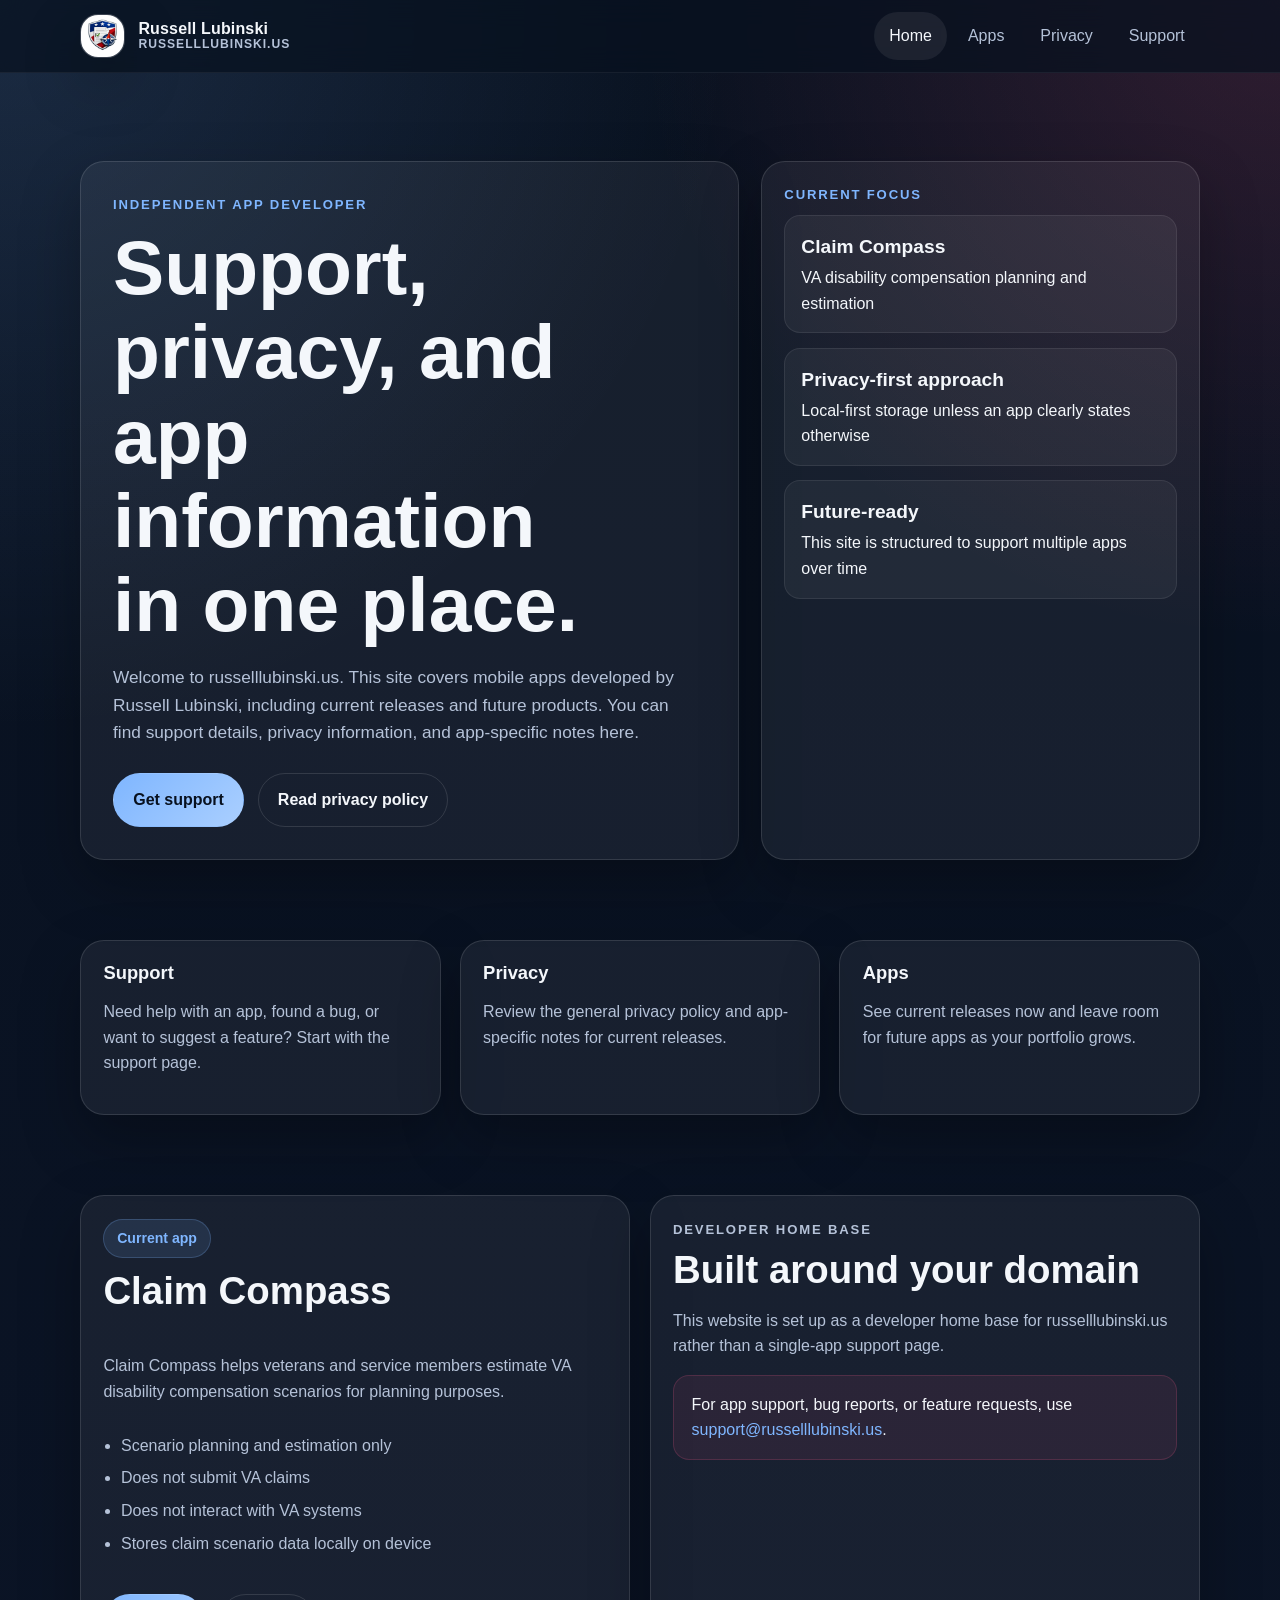
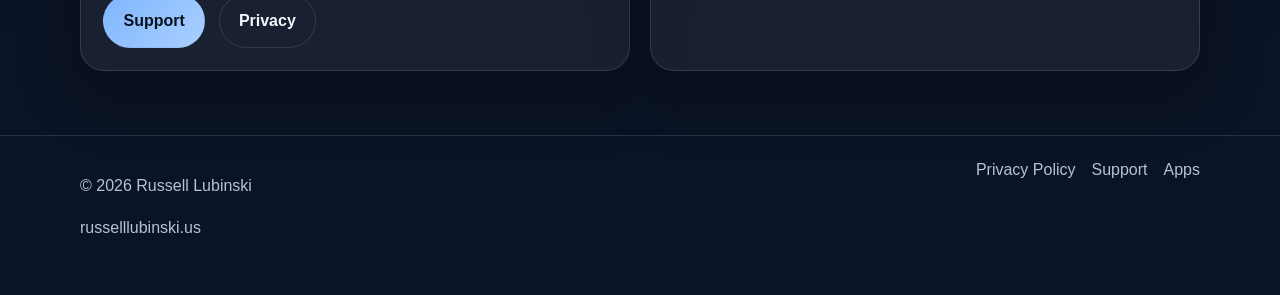
==== index.html @ d57b647f "Updated index.html" ====
<!DOCTYPE html>
<html lang="en">

<head>
  <meta charset="UTF-8" />
  <meta name="viewport" content="width=device-width, initial-scale=1.0" />
  <title>Russell Lubinski | App Support and Privacy</title>
  <meta name="description" content="Support and privacy information for apps developed by Russell Lubinski." />
  <link rel="icon" type="image/png" href="app-icon.png" />
  <link rel="apple-touch-icon" href="app-icon.png" />
  <link rel="stylesheet" href="styles.css" />
</head>

<body>
  <header class="site-header">
    <div class="container nav">
      <a class="brand" href="index.html">
        <img class="brand-mark" src="app-icon.png" alt="Russell Lubinski app icon" />
        <span class="brand-stack">
          <span>Russell Lubinski</span>
          <small>russelllubinski.us</small>
        </span>
      </a>
      <nav class="nav-links">
        <a href="index.html" class="active">Home</a><a href="apps.html">Apps</a><a href="privacy.html">Privacy</a><a
          href="support.html">Support</a>
      </nav>
    </div>
  </header>


  <section class="hero">
    <div class="container hero-grid">
      <div class="panel hero-copy">
        <p class="eyebrow">Independent app developer</p>
        <h1>Support, privacy, and app information in one place.</h1>
        <p class="lead">
          Welcome to russelllubinski.us. This site covers mobile apps developed by Russell
          Lubinski, including current releases and future products. You can find support
          details, privacy information, and app-specific notes here.
        </p>
        <div class="hero-actions">
          <a class="button button-primary" href="support.html">Get support</a>
          <a class="button button-secondary" href="privacy.html">Read privacy policy</a>
        </div>
      </div>

      <aside class="panel hero-card">
        <div>
          <p class="eyebrow">Current focus</p>
          <div class="stat-list">
            <div class="stat">
              <strong>Claim Compass</strong>
              <span>VA disability compensation planning and estimation</span>
            </div>
            <div class="stat">
              <strong>Privacy-first approach</strong>
              <span>Local-first storage unless an app clearly states otherwise</span>
            </div>
            <div class="stat">
              <strong>Future-ready</strong>
              <span>This site is structured to support multiple apps over time</span>
            </div>
          </div>
        </div>
      </aside>
    </div>
  </section>

  <main>
    <section>
      <div class="container grid-3">
        <article class="card">
          <h3>Support</h3>
          <p>Need help with an app, found a bug, or want to suggest a feature? Start with the support page.</p>
        </article>
        <article class="card">
          <h3>Privacy</h3>
          <p>Review the general privacy policy and app-specific notes for current releases.</p>
        </article>
        <article class="card">
          <h3>Apps</h3>
          <p>See current releases now and leave room for future apps as your portfolio grows.</p>
        </article>
      </div>
    </section>

    <section>
      <div class="container grid-2">
        <article class="card app-card">
          <span class="app-badge">Current app</span>
          <h2>Claim Compass</h2>
          <p class="copy">
            Claim Compass helps veterans and service members estimate VA disability
            compensation scenarios for planning purposes.
          </p>
          <ul class="list">
            <li>Scenario planning and estimation only</li>
            <li>Does not submit VA claims</li>
            <li>Does not interact with VA systems</li>
            <li>Stores claim scenario data locally on device</li>
          </ul>
          <div class="inline-actions">
            <a class="button button-primary" href="support.html">Support</a>
            <a class="button button-secondary" href="privacy.html">Privacy</a>
          </div>
        </article>

        <article class="card">
          <p class="eyebrow">Developer home base</p>
          <h2>Built around your domain</h2>
          <p class="copy">
            This website is set up as a developer home base for russelllubinski.us rather than
            a single-app support page.
          </p>
          <div class="notice">
            For app support, bug reports, or feature requests, use
            <a href="mailto:support@russelllubinski.us">support@russelllubinski.us</a>.
          </div>
        </article>
      </div>
    </section>
  </main>


  <footer class="footer">
    <div class="container footer-inner">
      <div>
        <p>© <span id="year"></span> Russell Lubinski</p>
        <p>russelllubinski.us</p>
      </div>
      <div class="footer-links">
        <a href="privacy.html">Privacy Policy</a>
        <a href="support.html">Support</a>
        <a href="apps.html">Apps</a>
      </div>
    </div>
  </footer>

  <script src="script.js"></script>
</body>

</html>
---- styles.css ----
*,
*::before,
*::after {
  box-sizing: border-box;
}

:root {
  --bg: #08111f;
  --bg-soft: #0d1830;
  --surface: rgba(255, 255, 255, 0.06);
  --surface-strong: rgba(255, 255, 255, 0.1);
  --text: #f4f7fb;
  --muted: #b5c2d8;
  --line: rgba(255, 255, 255, 0.12);
  --primary: #7fb6ff;
  --primary-strong: #a8ceff;
  --accent: #ff5a8a;
  --shadow: 0 24px 60px rgba(0, 0, 0, 0.28);
  --radius: 24px;
  --radius-sm: 16px;
  --max: 1120px;
}

html {
  scroll-behavior: smooth;
}

body {
  margin: 0;
  font-family: Inter, Arial, Helvetica, sans-serif;
  background:
    radial-gradient(circle at top left, rgba(127, 182, 255, 0.16), transparent 32%),
    radial-gradient(circle at top right, rgba(255, 90, 138, 0.16), transparent 28%),
    linear-gradient(180deg, #08111f 0%, #0b1426 100%);
  color: var(--text);
  line-height: 1.6;
}

a {
  color: var(--primary);
  text-decoration: none;
}

a:hover {
  color: var(--primary-strong);
}

img {
  max-width: 100%;
  display: block;
}

.container {
  width: min(calc(100% - 2rem), var(--max));
  margin: 0 auto;
}

.site-header {
  position: sticky;
  top: 0;
  z-index: 10;
  backdrop-filter: blur(14px);
  background: rgba(8, 17, 31, 0.72);
  border-bottom: 1px solid rgba(255, 255, 255, 0.06);
}

.nav {
  min-height: 72px;
  display: flex;
  justify-content: space-between;
  align-items: center;
  gap: 1rem;
}

.brand {
  display: flex;
  align-items: center;
  gap: 0.85rem;
  color: var(--text);
  font-weight: 700;
  letter-spacing: 0.01em;
}

.brand-mark {
  width: 2.8rem;
  height: 2.8rem;
  border-radius: 18px;
  object-fit: cover;
  box-shadow: var(--shadow);
  border: 1px solid rgba(255,255,255,0.12);
  background: rgba(255,255,255,0.08);
}

.brand-stack {
  display: flex;
  flex-direction: column;
  line-height: 1.05;
}

.brand-stack small {
  color: var(--muted);
  font-size: 0.76rem;
  font-weight: 600;
  letter-spacing: 0.08em;
  text-transform: uppercase;
}

.nav-links {
  display: flex;
  align-items: center;
  gap: 0.35rem;
  flex-wrap: wrap;
}

.nav-links a {
  color: var(--muted);
  padding: 0.7rem 0.95rem;
  border-radius: 999px;
}

.nav-links a.active,
.nav-links a:hover {
  color: var(--text);
  background: rgba(255,255,255,0.07);
}

.hero {
  padding: 5.5rem 0 4rem;
}

.hero-grid {
  display: grid;
  grid-template-columns: 1.2fr 0.8fr;
  gap: 1.4rem;
  align-items: stretch;
}

.panel {
  background: var(--surface);
  border: 1px solid var(--line);
  border-radius: var(--radius);
  box-shadow: var(--shadow);
}

.hero-copy {
  padding: 2rem;
}

.eyebrow {
  margin: 0 0 0.6rem;
  font-size: 0.82rem;
  text-transform: uppercase;
  letter-spacing: 0.14em;
  color: var(--primary);
  font-weight: 700;
}

h1, h2, h3 {
  margin: 0 0 0.85rem;
  line-height: 1.1;
}

h1 {
  font-size: clamp(2.7rem, 6vw, 4.8rem);
  max-width: 11ch;
}

h2 {
  font-size: clamp(1.6rem, 3vw, 2.5rem);
}

h3 {
  font-size: 1.15rem;
}

.lead {
  color: var(--muted);
  font-size: 1.08rem;
  max-width: 60ch;
}

.hero-actions,
.inline-actions {
  display: flex;
  flex-wrap: wrap;
  gap: 0.85rem;
  margin-top: 1.6rem;
}

.button {
  display: inline-flex;
  align-items: center;
  justify-content: center;
  min-height: 48px;
  padding: 0.82rem 1.2rem;
  border-radius: 999px;
  font-weight: 700;
  border: 1px solid transparent;
  cursor: pointer;
  transition: 0.18s ease;
}

.button-primary {
  background: linear-gradient(135deg, #7fb6ff, #aacfff);
  color: #08111f;
}

.button-secondary {
  background: transparent;
  border-color: var(--line);
  color: var(--text);
}

.button:hover {
  transform: translateY(-1px);
}

.hero-card {
  padding: 1.4rem;
  display: flex;
  flex-direction: column;
  justify-content: space-between;
}

.stat-list {
  display: grid;
  gap: 0.9rem;
}

.stat {
  padding: 1rem;
  border-radius: var(--radius-sm);
  background: rgba(255,255,255,0.05);
  border: 1px solid rgba(255,255,255,0.08);
}

.stat strong {
  display: block;
  font-size: 1.2rem;
  margin-bottom: 0.15rem;
}

main section {
  padding: 1rem 0 4rem;
}

.grid-3,
.grid-2 {
  display: grid;
  gap: 1.2rem;
}

.grid-3 {
  grid-template-columns: repeat(3, minmax(0, 1fr));
}

.grid-2 {
  grid-template-columns: repeat(2, minmax(0, 1fr));
}

.card {
  padding: 1.4rem;
  background: var(--surface);
  border: 1px solid var(--line);
  border-radius: var(--radius);
  box-shadow: var(--shadow);
}

.card p,
.copy,
.list,
.domain-note {
  color: var(--muted);
}

.app-card {
  display: grid;
  gap: 0.75rem;
}

.app-badge {
  display: inline-flex;
  align-items: center;
  gap: 0.5rem;
  width: fit-content;
  padding: 0.45rem 0.8rem;
  border-radius: 999px;
  background: rgba(127, 182, 255, 0.12);
  border: 1px solid rgba(127, 182, 255, 0.22);
  color: var(--primary);
  font-size: 0.88rem;
  font-weight: 700;
}

.list {
  margin: 0;
  padding-left: 1.1rem;
}

.list li + li {
  margin-top: 0.45rem;
}

.notice {
  padding: 1rem 1.1rem;
  border-radius: var(--radius-sm);
  background: rgba(255, 90, 138, 0.08);
  border: 1px solid rgba(255, 90, 138, 0.18);
  color: var(--text);
}

.faq-item {
  border-top: 1px solid var(--line);
  padding: 1rem 0;
}

.faq-item:first-child {
  border-top: none;
  padding-top: 0;
}

.faq-item summary {
  cursor: pointer;
  font-weight: 700;
}

.faq-item p {
  color: var(--muted);
  margin: 0.75rem 0 0;
}

.contact-grid {
  display: grid;
  grid-template-columns: 0.9fr 1.1fr;
  gap: 1.2rem;
}

.form label {
  display: block;
  margin-bottom: 1rem;
  font-weight: 600;
}

input, textarea {
  width: 100%;
  margin-top: 0.4rem;
  padding: 0.9rem 1rem;
  border-radius: 14px;
  border: 1px solid var(--line);
  background: rgba(255,255,255,0.06);
  color: var(--text);
  font: inherit;
}

textarea {
  min-height: 150px;
  resize: vertical;
}

.form-note {
  margin-top: 0.7rem;
  color: var(--muted);
  min-height: 1.3rem;
}

.page-hero {
  padding: 4rem 0 1.2rem;
}

.page-hero h1 {
  max-width: none;
}

.footer {
  border-top: 1px solid var(--line);
  padding: 1.3rem 0 2.4rem;
  color: var(--muted);
}

.footer-inner {
  display: flex;
  justify-content: space-between;
  gap: 1rem;
  flex-wrap: wrap;
}

.footer-links {
  display: flex;
  gap: 1rem;
  flex-wrap: wrap;
}

.footer-links a {
  color: var(--muted);
}

.footer-links a:hover {
  color: var(--text);
}

@media (max-width: 900px) {
  .hero-grid,
  .grid-3,
  .grid-2,
  .contact-grid {
    grid-template-columns: 1fr;
  }

  .hero {
    padding-top: 4rem;
  }
}

@media (max-width: 640px) {
  .container {
    width: min(calc(100% - 1.25rem), var(--max));
  }

  .nav {
    padding: 0.6rem 0;
    align-items: flex-start;
    flex-direction: column;
  }

  .nav-links {
    width: 100%;
  }

  .nav-links a {
    padding-left: 0;
  }

  .button {
    width: 100%;
  }

  .hero-actions,
  .inline-actions {
    flex-direction: column;
  }
}
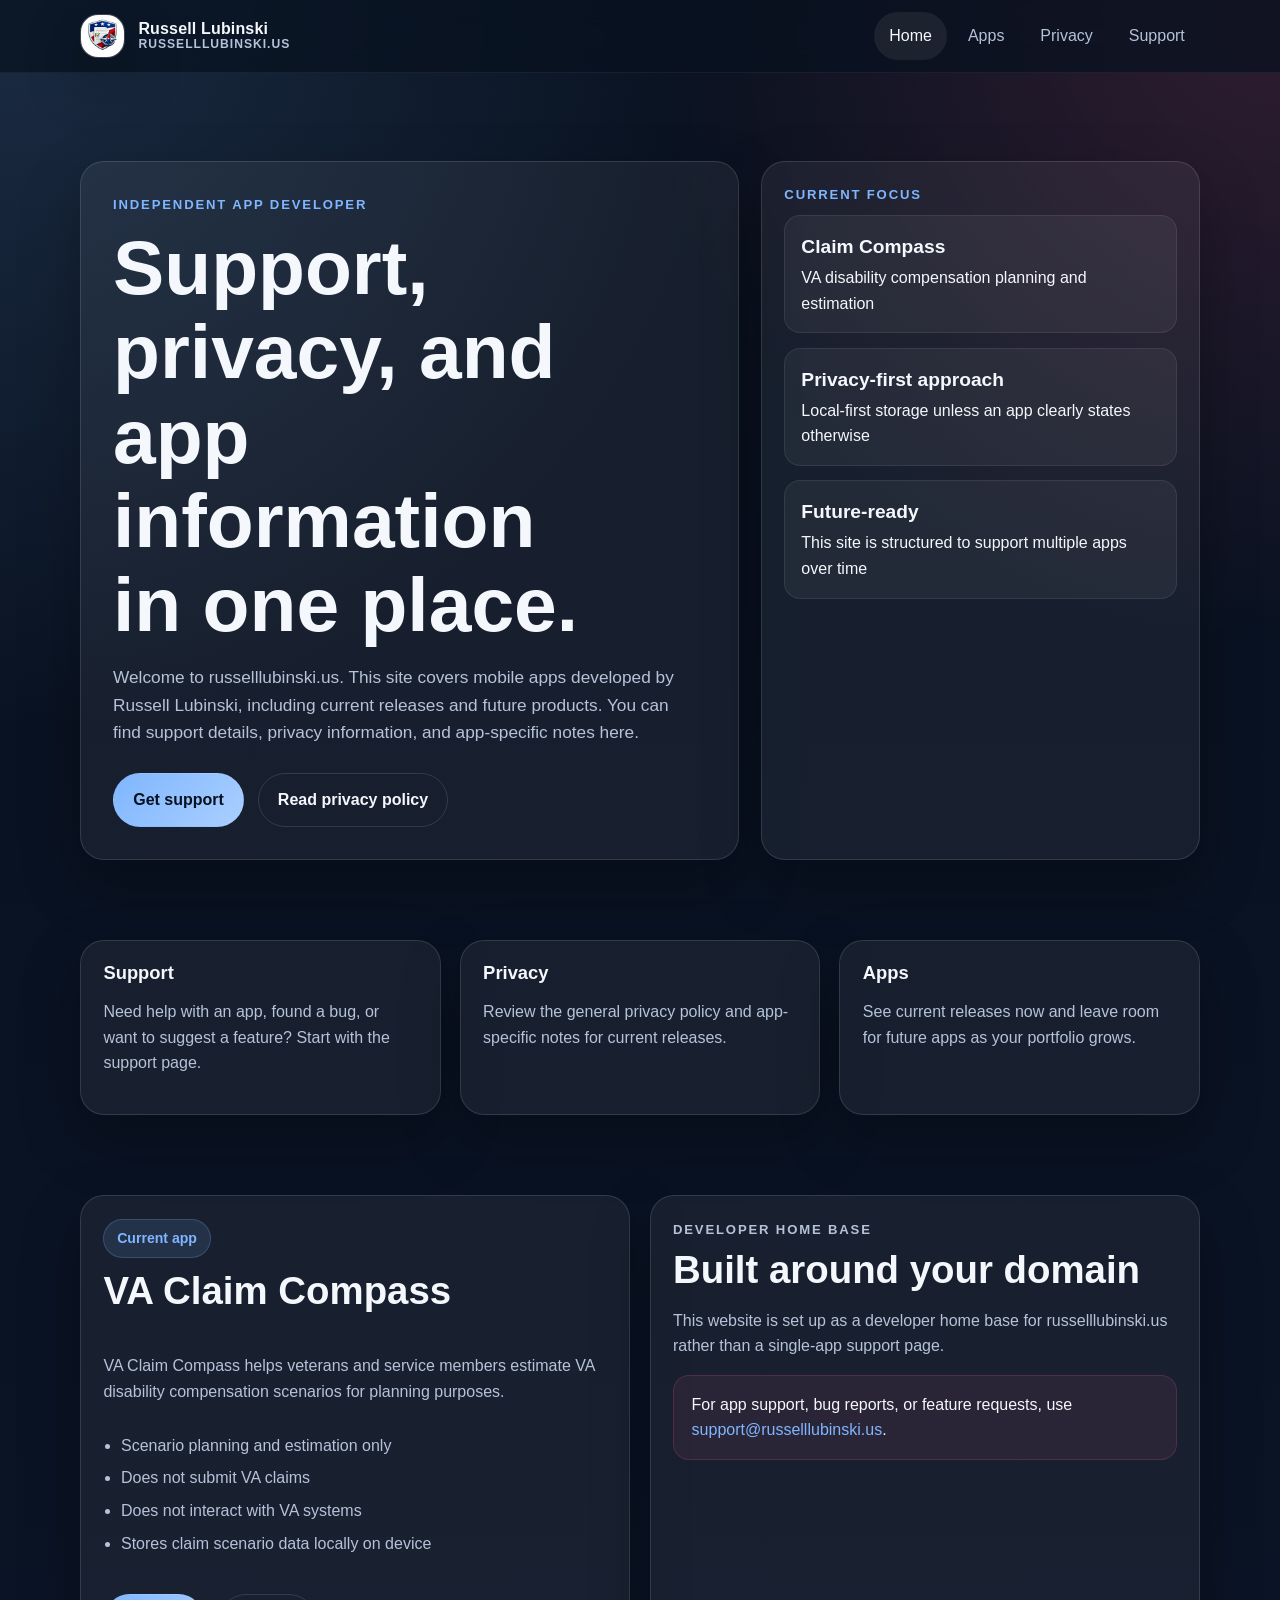
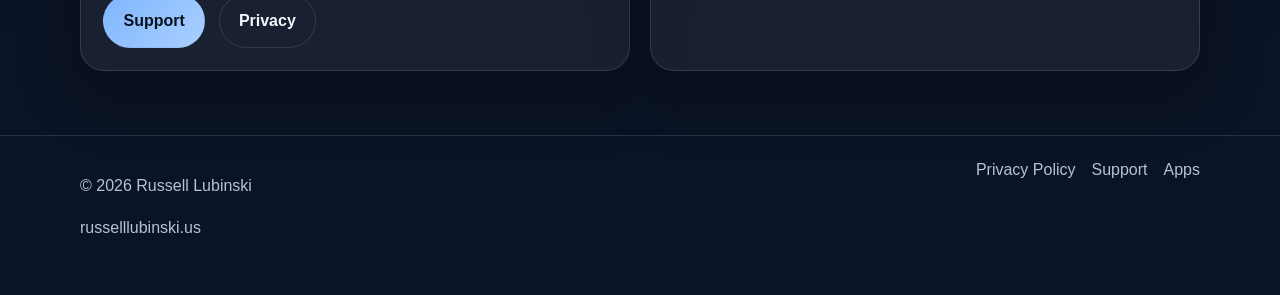
==== commit 4c964320: "Updated naming conv" ====
--- a/index.html
+++ b/index.html
@@ -89,9 +89,9 @@
       <div class="container grid-2">
         <article class="card app-card">
           <span class="app-badge">Current app</span>
-          <h2>Claim Compass</h2>
+          <h2>VA Claim Compass</h2>
           <p class="copy">
-            Claim Compass helps veterans and service members estimate VA disability
+            VA Claim Compass helps veterans and service members estimate VA disability
             compensation scenarios for planning purposes.
           </p>
           <ul class="list">
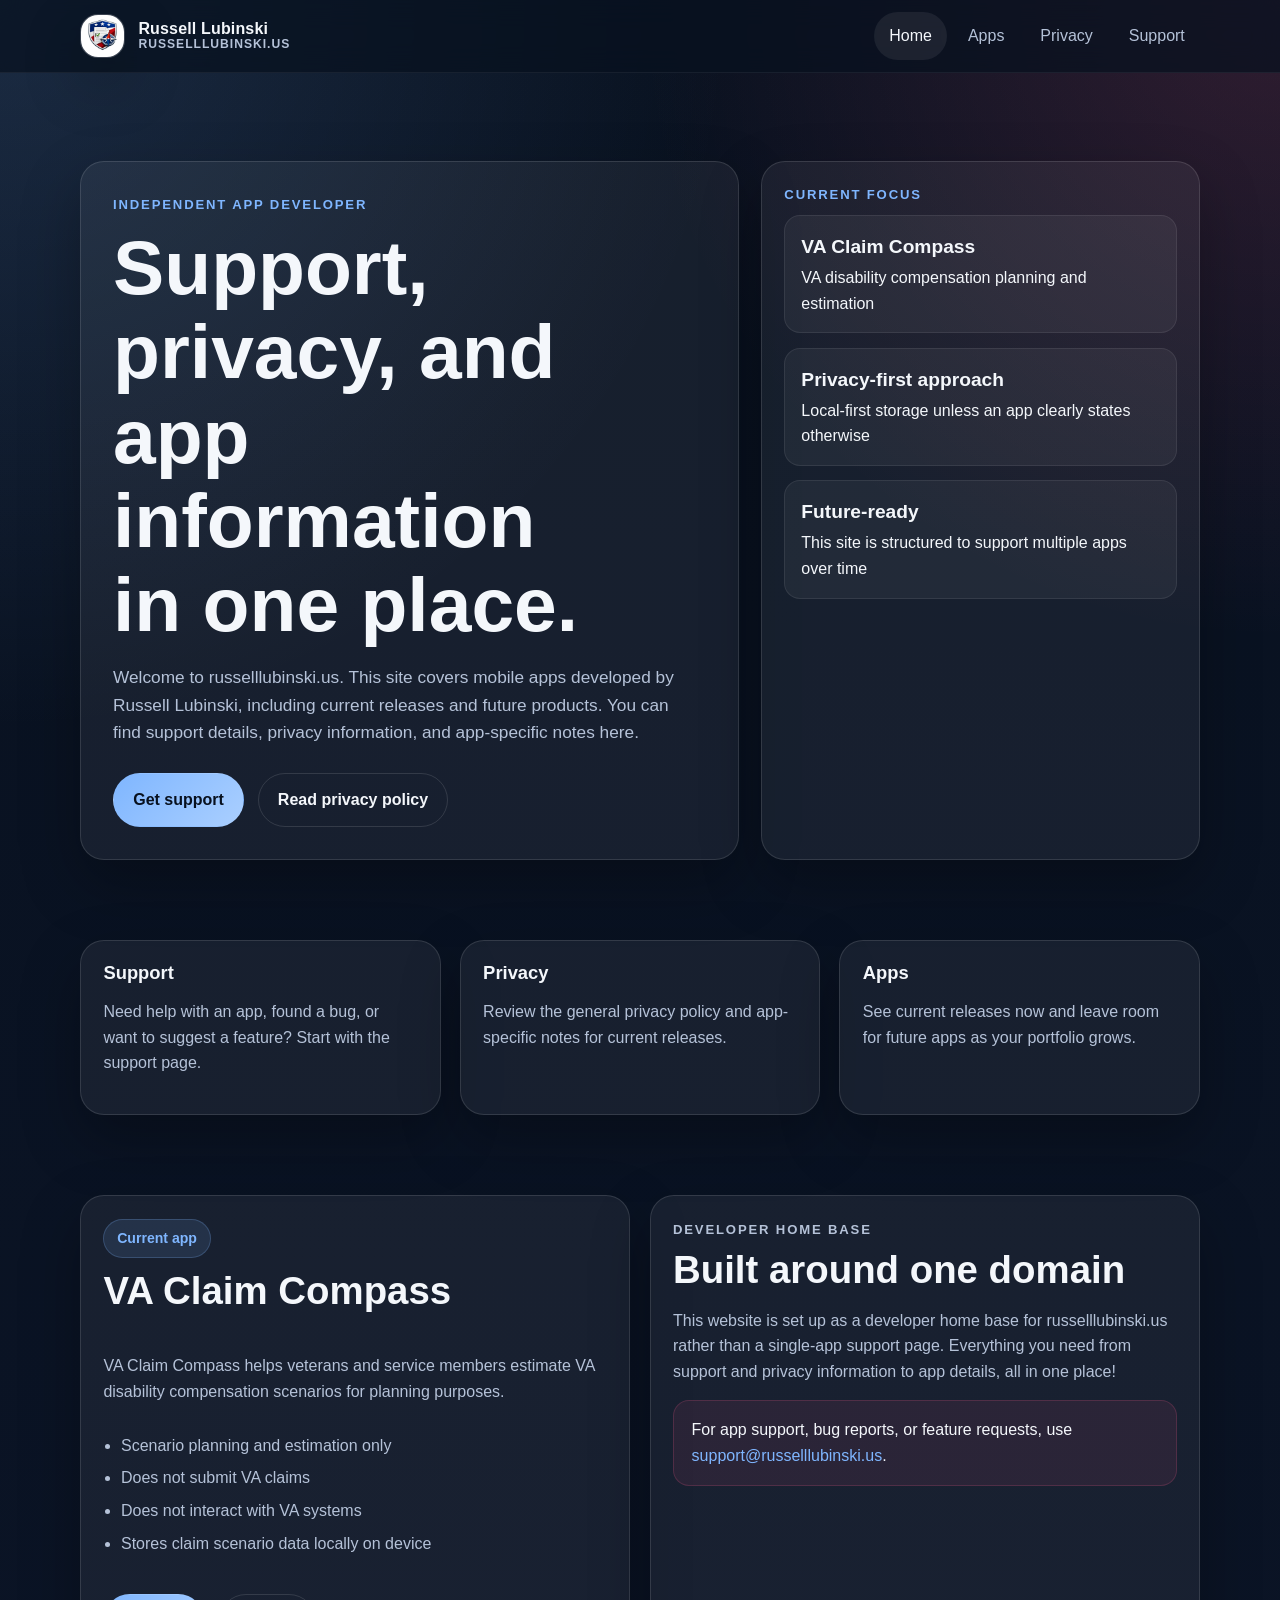
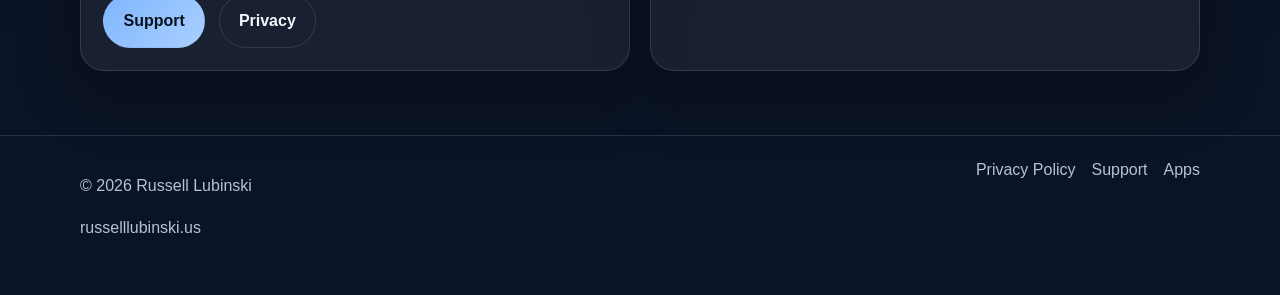
==== commit b3fdb818: "Updated naming conv" ====
--- a/index.html
+++ b/index.html
@@ -50,7 +50,7 @@
           <p class="eyebrow">Current focus</p>
           <div class="stat-list">
             <div class="stat">
-              <strong>Claim Compass</strong>
+              <strong>VA Claim Compass</strong>
               <span>VA disability compensation planning and estimation</span>
             </div>
             <div class="stat">
@@ -108,10 +108,11 @@
 
         <article class="card">
           <p class="eyebrow">Developer home base</p>
-          <h2>Built around your domain</h2>
+          <h2>Built around one domain</h2>
           <p class="copy">
             This website is set up as a developer home base for russelllubinski.us rather than
-            a single-app support page.
+            a single-app support page. Everything you need from support and privacy information to app details, all in
+            one place!
           </p>
           <div class="notice">
             For app support, bug reports, or feature requests, use
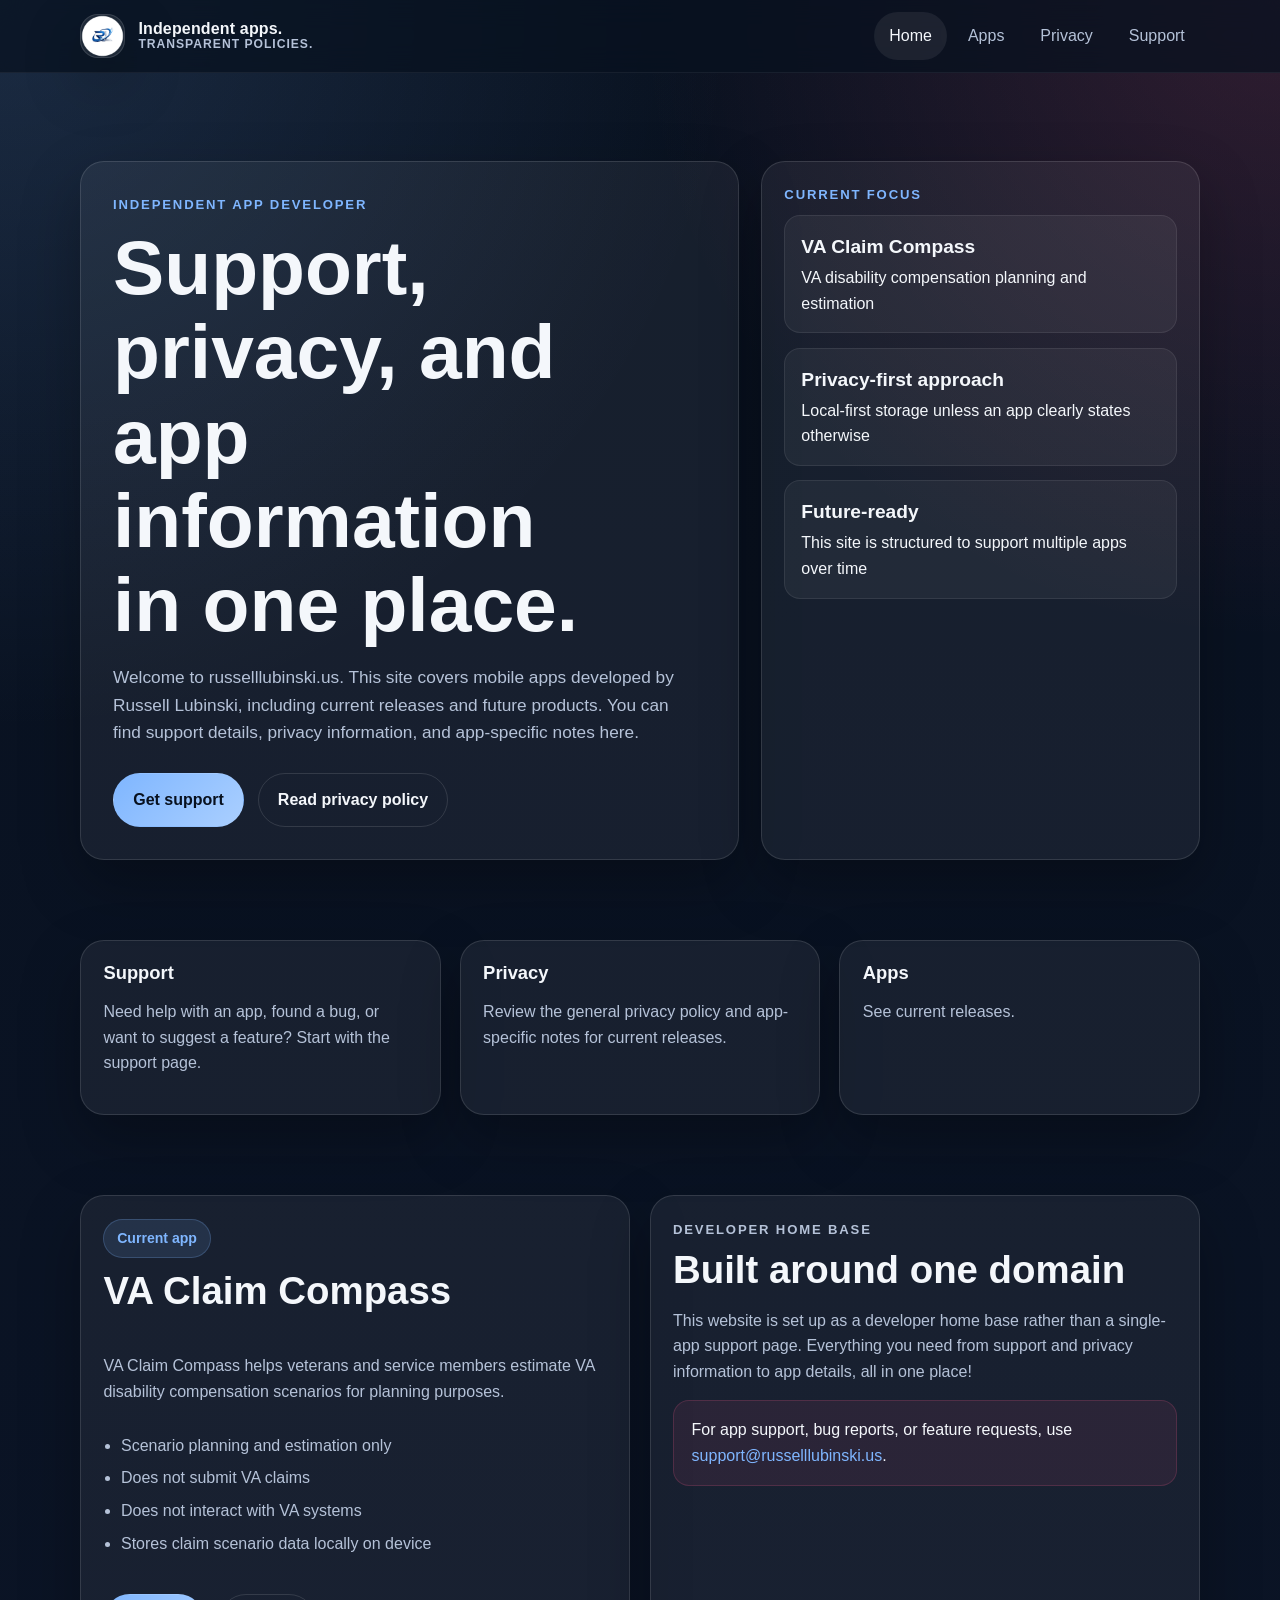
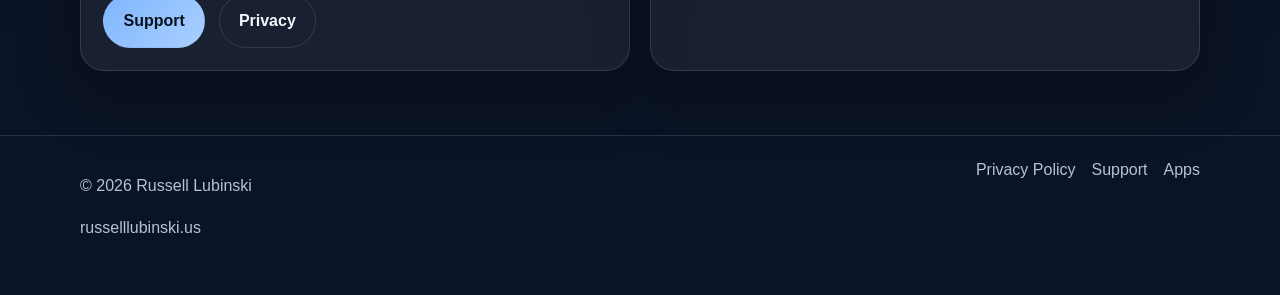
==== commit 218fa9b5: "rhetoric" ====
--- a/index.html
+++ b/index.html
@@ -17,8 +17,8 @@
       <a class="brand" href="index.html">
         <img class="brand-mark" src="app-icon.png" alt="Russell Lubinski app icon" />
         <span class="brand-stack">
-          <span>Russell Lubinski</span>
-          <small>russelllubinski.us</small>
+          <span>Independent apps.</span>
+          <small>Transparent policies.</small>
         </span>
       </a>
       <nav class="nav-links">
@@ -80,7 +80,7 @@
         </article>
         <article class="card">
           <h3>Apps</h3>
-          <p>See current releases now and leave room for future apps as your portfolio grows.</p>
+          <p>See current releases.</p>
         </article>
       </div>
     </section>
@@ -110,7 +110,7 @@
           <p class="eyebrow">Developer home base</p>
           <h2>Built around one domain</h2>
           <p class="copy">
-            This website is set up as a developer home base for russelllubinski.us rather than
+            This website is set up as a developer home base rather than
             a single-app support page. Everything you need from support and privacy information to app details, all in
             one place!
           </p>
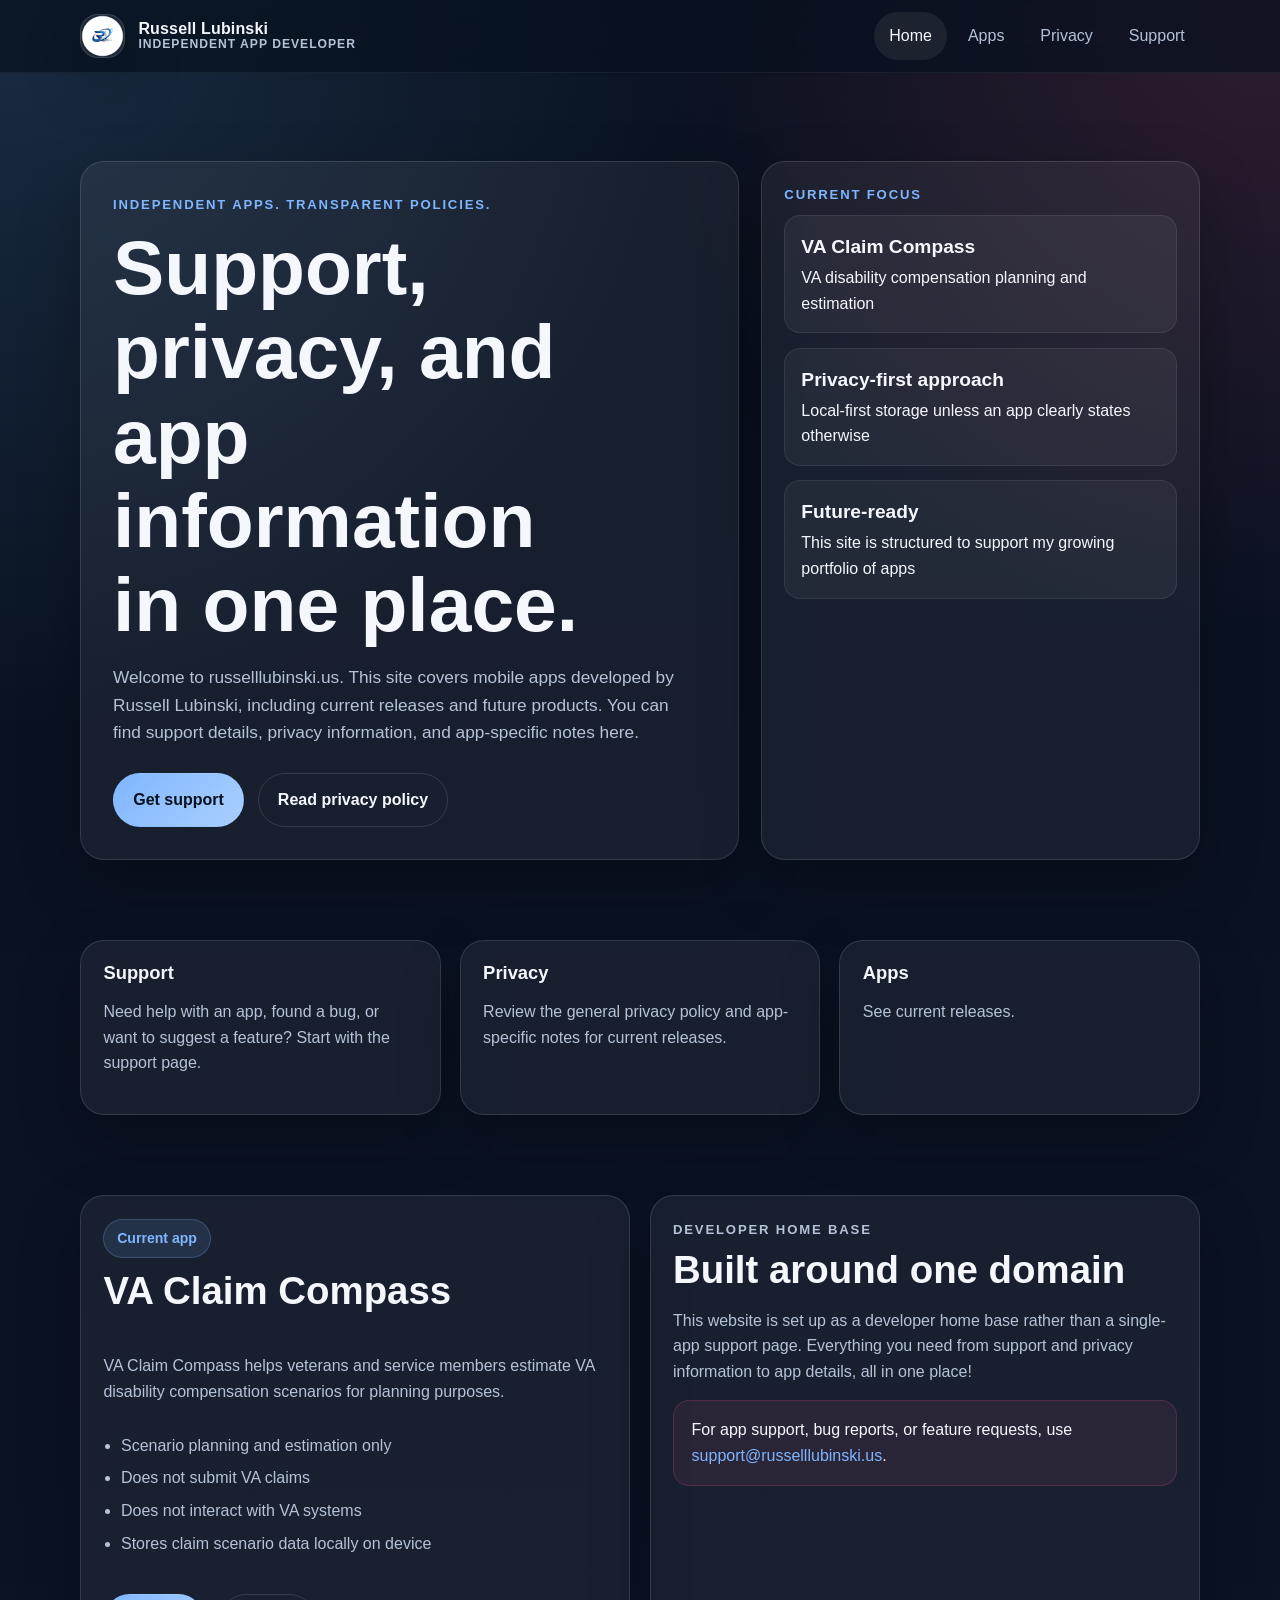
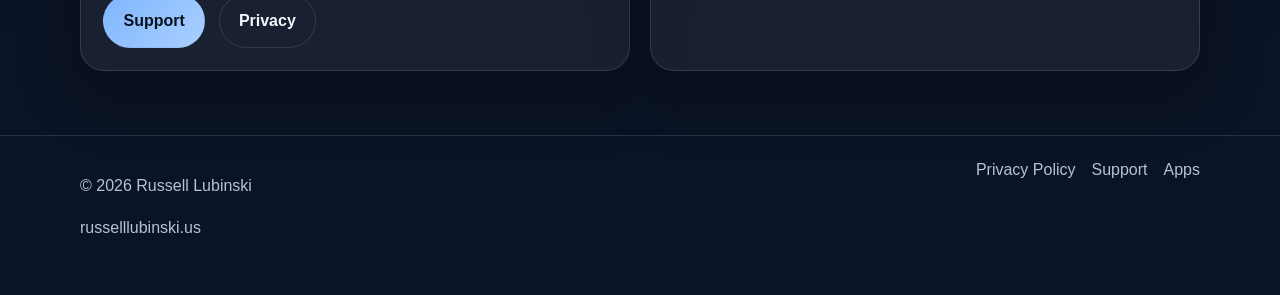
==== commit b89abbde: "rhetoric" ====
--- a/index.html
+++ b/index.html
@@ -17,8 +17,8 @@
       <a class="brand" href="index.html">
         <img class="brand-mark" src="app-icon.png" alt="Russell Lubinski app icon" />
         <span class="brand-stack">
-          <span>Independent apps.</span>
-          <small>Transparent policies.</small>
+          <span>Russell Lubinski</span>
+          <small>INDEPENDENT APP DEVELOPER</small>
         </span>
       </a>
       <nav class="nav-links">
@@ -32,7 +32,7 @@
   <section class="hero">
     <div class="container hero-grid">
       <div class="panel hero-copy">
-        <p class="eyebrow">Independent app developer</p>
+        <p class="eyebrow">Independent apps. Transparent policies.</p>
         <h1>Support, privacy, and app information in one place.</h1>
         <p class="lead">
           Welcome to russelllubinski.us. This site covers mobile apps developed by Russell
@@ -59,7 +59,7 @@
             </div>
             <div class="stat">
               <strong>Future-ready</strong>
-              <span>This site is structured to support multiple apps over time</span>
+              <span>This site is structured to support my growing portfolio of apps</span>
             </div>
           </div>
         </div>
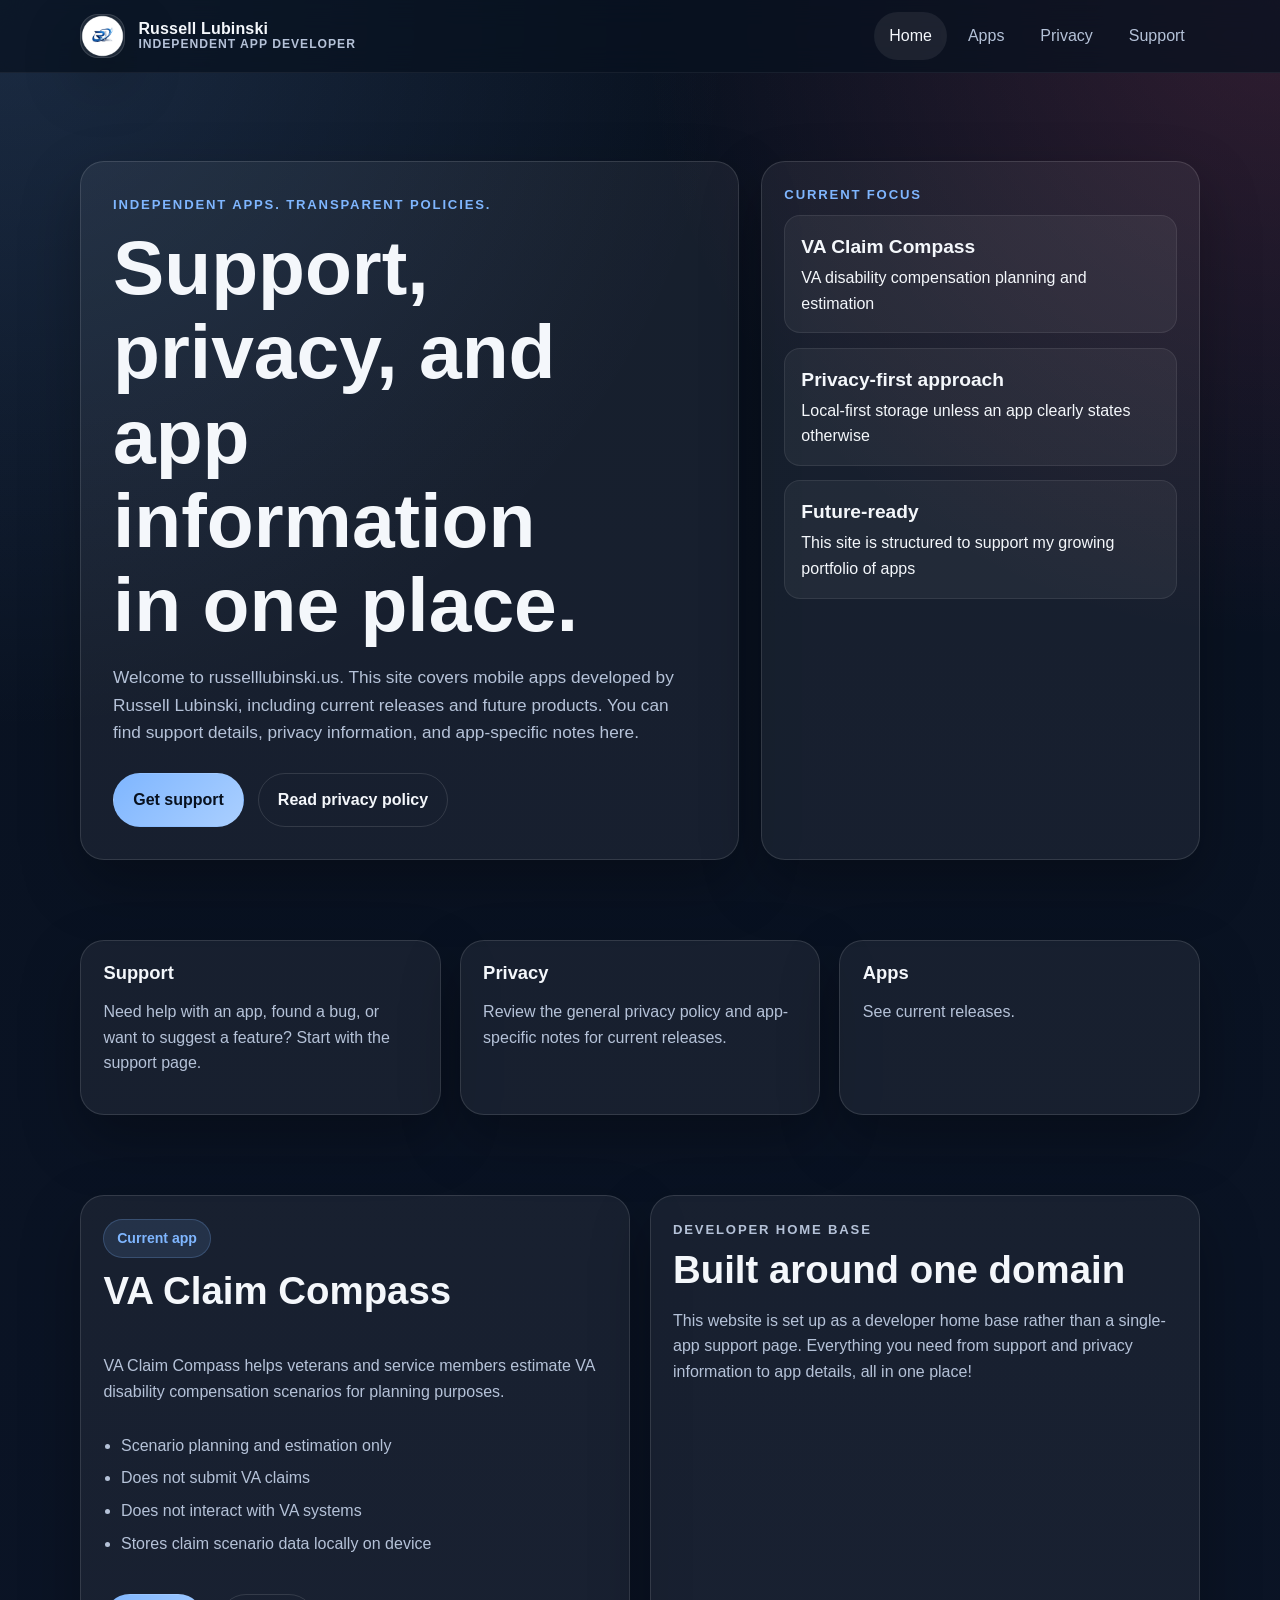
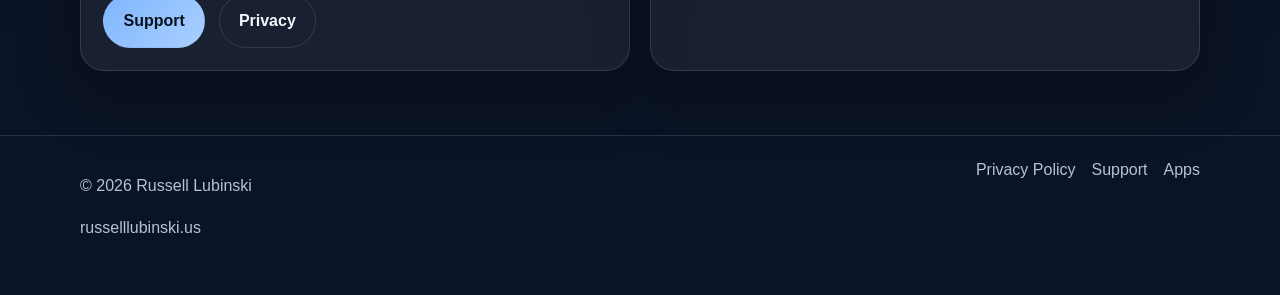
==== commit 14cc808a: "obfuscate support email address to reduce scraping exposure" ====
--- a/index.html
+++ b/index.html
@@ -114,10 +114,10 @@
             a single-app support page. Everything you need from support and privacy information to app details, all in
             one place!
           </p>
-          <div class="notice">
+          <!-- <div class="notice">
             For app support, bug reports, or feature requests, use
             <a href="mailto:support@russelllubinski.us">support@russelllubinski.us</a>.
-          </div>
+          </div> -->
         </article>
       </div>
     </section>
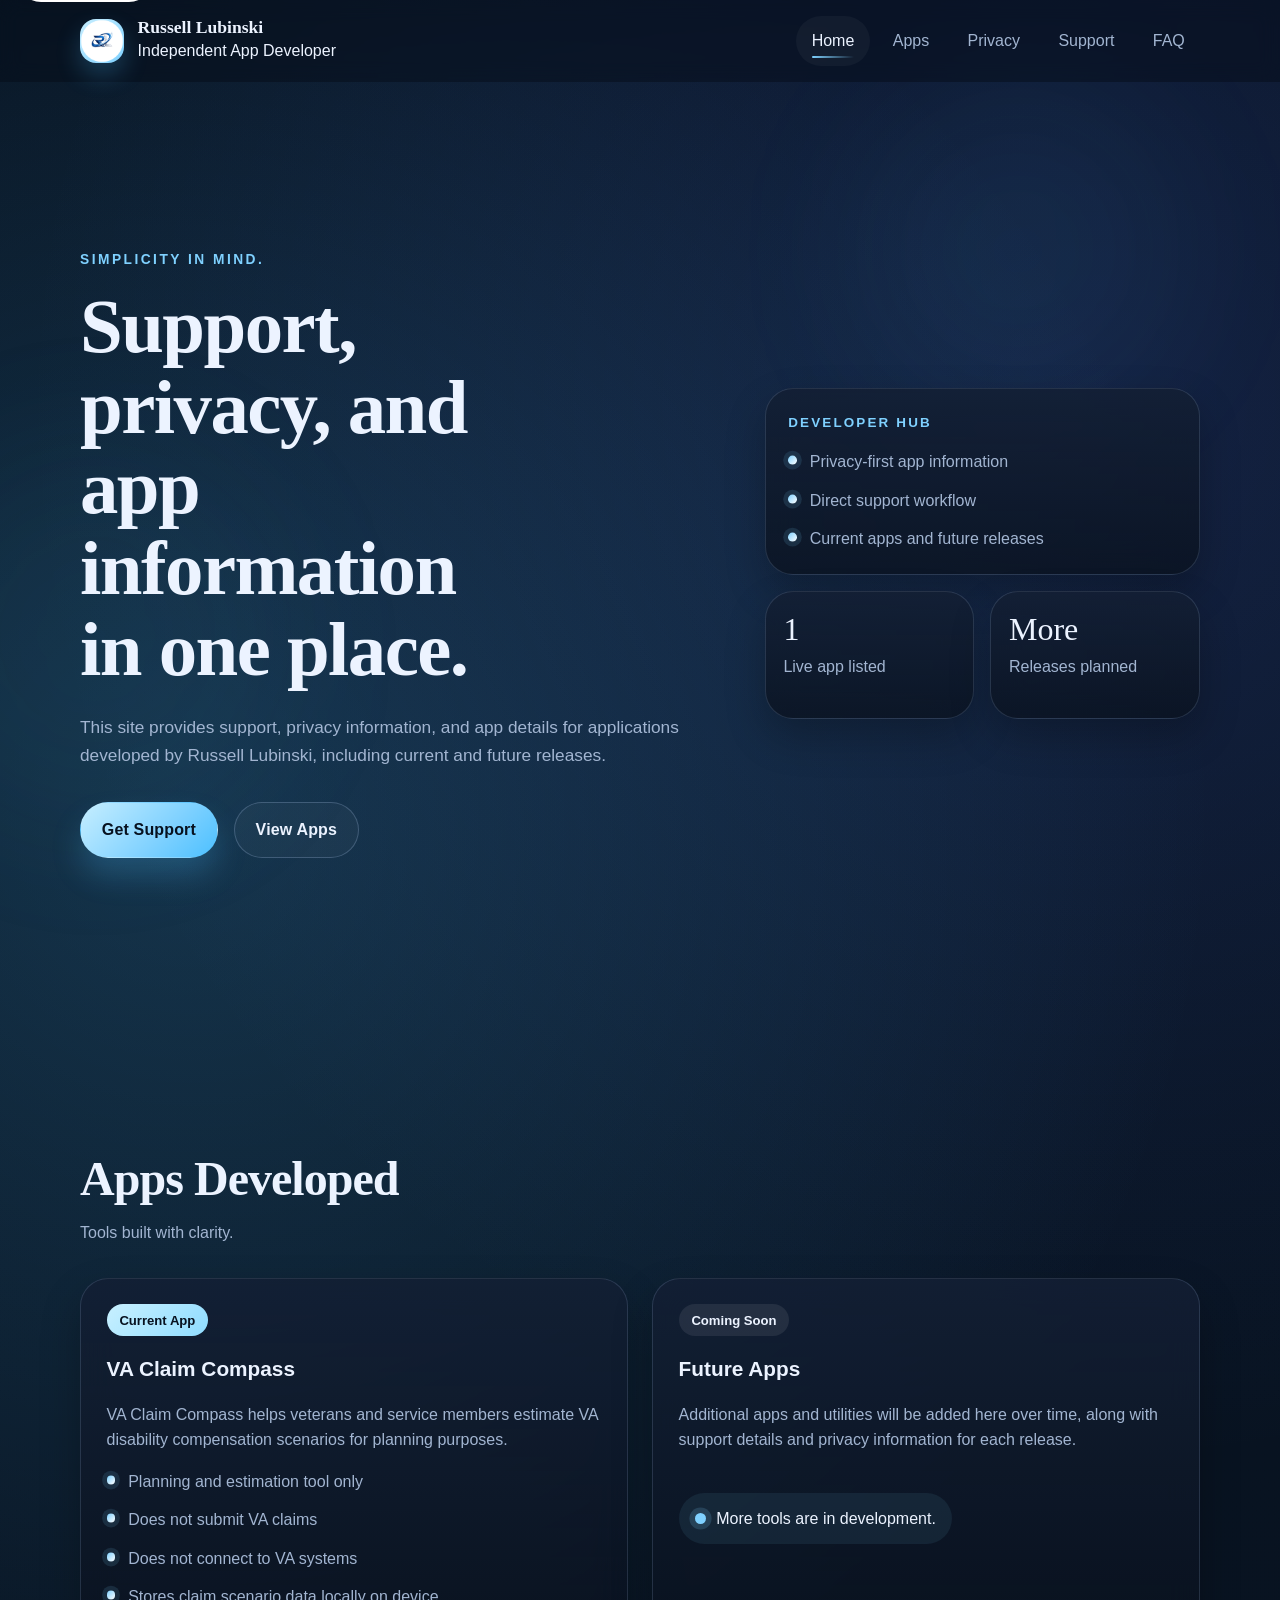
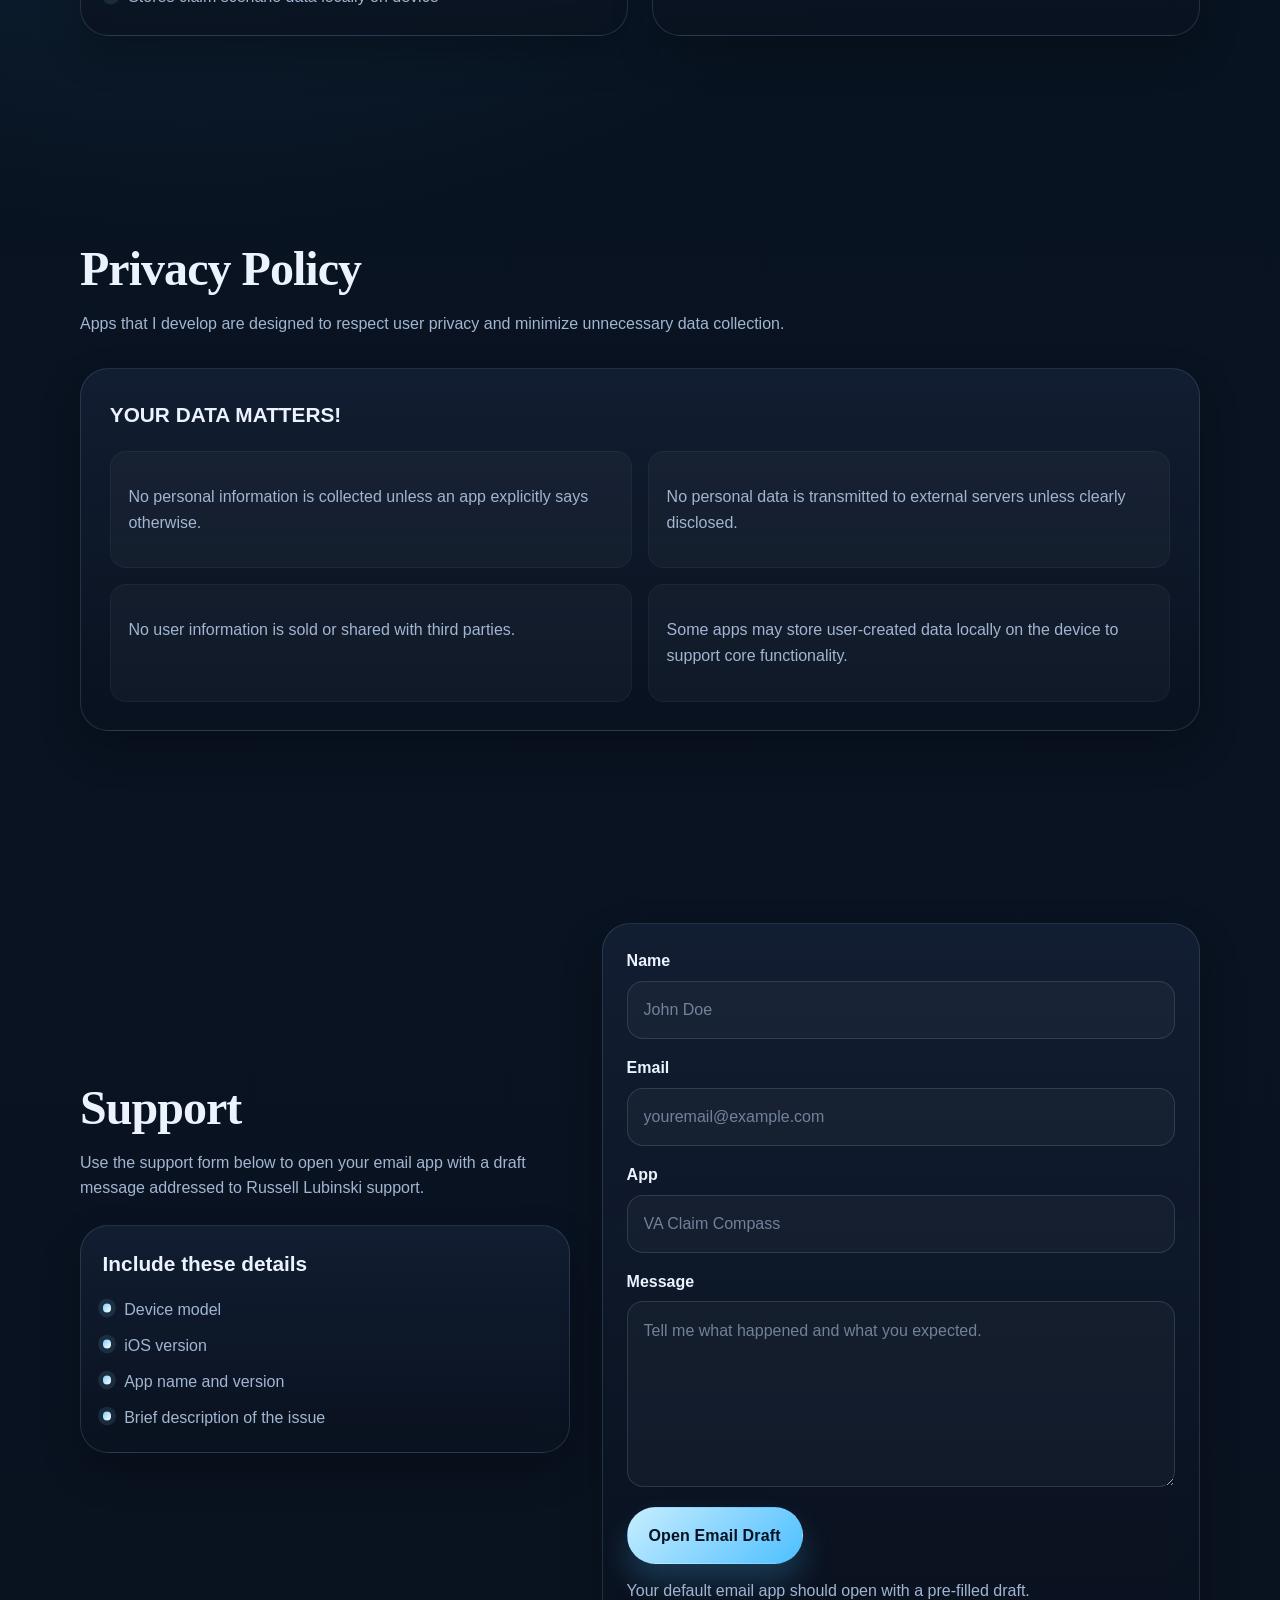
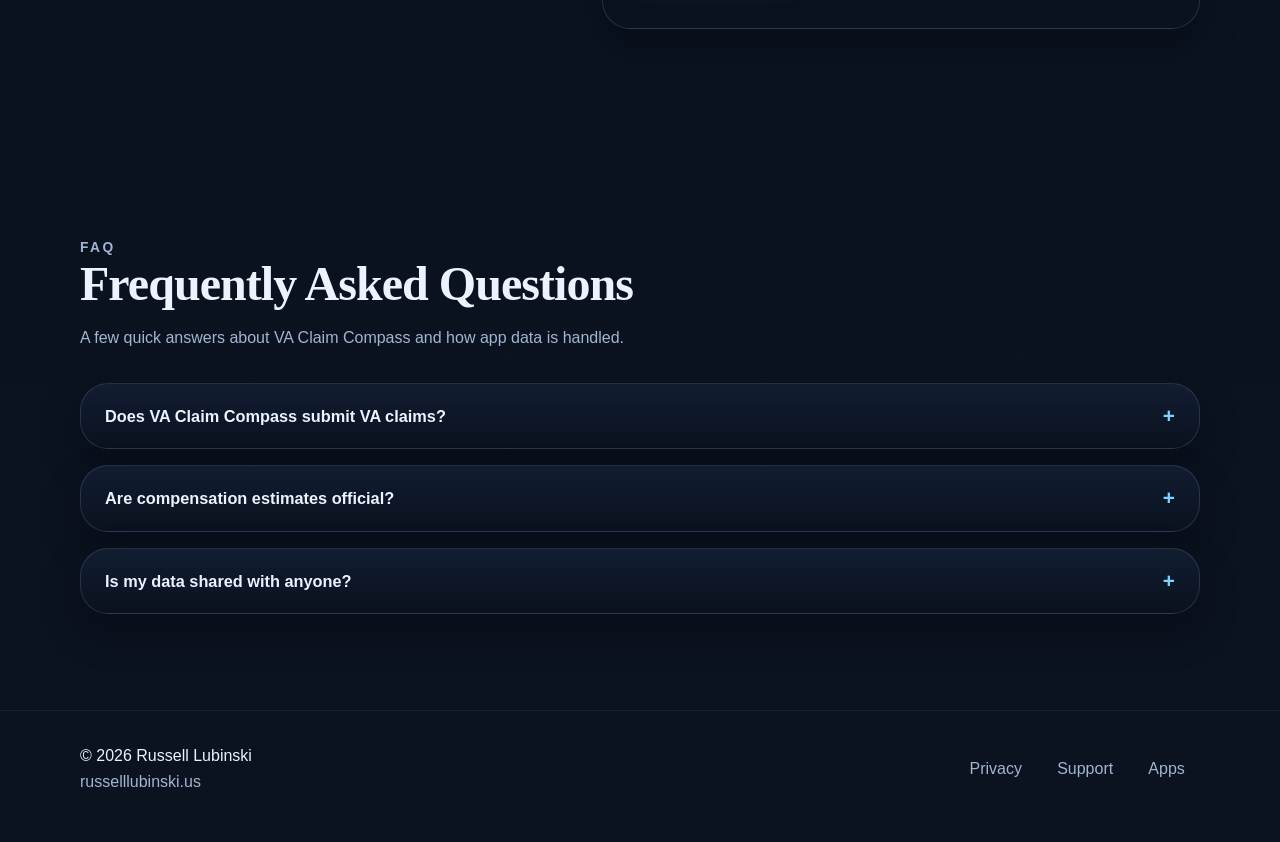
==== commit 91b79ca9: "Edited UI for cleaner, more simplistic feel" ====
--- a/index.html
+++ b/index.html
@@ -4,139 +4,285 @@
 <head>
   <meta charset="UTF-8" />
   <meta name="viewport" content="width=device-width, initial-scale=1.0" />
-  <title>Russell Lubinski | App Support and Privacy</title>
-  <meta name="description" content="Support and privacy information for apps developed by Russell Lubinski." />
-  <link rel="icon" type="image/png" href="app-icon.png" />
-  <link rel="apple-touch-icon" href="app-icon.png" />
+  <meta name="description"
+    content="Russell Lubinski is an independent app developer. Find app information, privacy details, support guidance, and FAQs for current and future releases." />
+  <title>Russell Lubinski | Support, Privacy, and Apps</title>
   <link rel="stylesheet" href="styles.css" />
 </head>
 
 <body>
-  <header class="site-header">
-    <div class="container nav">
-      <a class="brand" href="index.html">
-        <img class="brand-mark" src="app-icon.png" alt="Russell Lubinski app icon" />
-        <span class="brand-stack">
-          <span>Russell Lubinski</span>
-          <small>INDEPENDENT APP DEVELOPER</small>
-        </span>
-      </a>
-      <nav class="nav-links">
-        <a href="index.html" class="active">Home</a><a href="apps.html">Apps</a><a href="privacy.html">Privacy</a><a
-          href="support.html">Support</a>
-      </nav>
-    </div>
-  </header>
-
-
-  <section class="hero">
-    <div class="container hero-grid">
-      <div class="panel hero-copy">
-        <p class="eyebrow">Independent apps. Transparent policies.</p>
-        <h1>Support, privacy, and app information in one place.</h1>
-        <p class="lead">
-          Welcome to russelllubinski.us. This site covers mobile apps developed by Russell
-          Lubinski, including current releases and future products. You can find support
-          details, privacy information, and app-specific notes here.
-        </p>
-        <div class="hero-actions">
-          <a class="button button-primary" href="support.html">Get support</a>
-          <a class="button button-secondary" href="privacy.html">Read privacy policy</a>
-        </div>
+  <a class="skip-link" href="#main-content">Skip to content</a>
+
+  <div class="site-shell">
+    <header class="site-header" id="top">
+      <div class="container header-inner">
+        <a class="brand" href="#home" aria-label="Russell Lubinski home">
+          <img class="brand-mark" src="app-icon.png" alt="Russell Lubinski app icon">
+          <span class="brand-text">
+            <span class="brand-name">Russell Lubinski</span>
+            <span class="brand-name-subtitle">Independent App Developer</span>
+          </span>
+        </a>
+
+        <button class="nav-toggle" type="button" aria-expanded="false" aria-controls="site-nav"
+          aria-label="Open navigation menu">
+          <span></span>
+          <span></span>
+          <span></span>
+        </button>
+
+        <nav class="site-nav" id="site-nav" aria-label="Primary">
+          <a href="#home">Home</a>
+          <a href="#apps">Apps</a>
+          <a href="#privacy">Privacy</a>
+          <a href="#support">Support</a>
+          <a href="#faq">FAQ</a>
+        </nav>
       </div>
-
-      <aside class="panel hero-card">
+    </header>
+
+    <main id="main-content">
+      <section class="hero section" id="home">
+        <div class="container hero-grid">
+          <div class="hero-copy reveal">
+            <p class="eyebrow">Simplicity in mind.</p>
+            <h1>Support, privacy, and app information in one place.</h1>
+            <p class="hero-text">
+              This site provides support, privacy information, and app
+              details for applications developed by Russell Lubinski,
+              including current and future releases.
+            </p>
+            <div class="hero-actions">
+              <a class="button button-primary" href="#support">Get Support</a>
+              <a class="button button-secondary" href="#apps">View Apps</a>
+            </div>
+          </div>
+
+          <aside class="hero-panel reveal reveal-delay" aria-label="Site overview">
+            <div class="hero-card glass-card">
+              <p class="panel-label">Developer hub</p>
+              <ul class="hero-points">
+                <li>Privacy-first app information</li>
+                <li>Direct support workflow</li>
+                <li>Current apps and future releases</li>
+              </ul>
+            </div>
+            <div class="stats-row">
+              <article class="glass-card stat-card">
+                <span class="stat-number">1</span>
+                <span class="stat-label">Live app listed</span>
+              </article>
+              <article class="glass-card stat-card">
+                <span class="stat-number">More</span>
+                <span class="stat-label">Releases planned</span>
+              </article>
+            </div>
+          </aside>
+        </div>
+      </section>
+
+      <section class="section" id="apps" aria-labelledby="apps-title">
+        <div class="container">
+          <div class="section-heading reveal">
+            <p class="eyebrow"> </p>
+            <h2 id="apps-title">Apps Developed</h2>
+            <p>
+              Tools built with clarity.
+            </p>
+          </div>
+
+          <div class="card-grid apps-grid">
+            <article class="glass-card app-card reveal">
+              <div class="card-topline">
+                <span class="pill">Current App</span>
+              </div>
+              <h3>VA Claim Compass</h3>
+              <p>
+                VA Claim Compass helps veterans and service members estimate VA
+                disability compensation scenarios for planning purposes.
+              </p>
+              <ul class="feature-list">
+                <li>Planning and estimation tool only</li>
+                <li>Does not submit VA claims</li>
+                <li>Does not connect to VA systems</li>
+                <li>Stores claim scenario data locally on device</li>
+              </ul>
+            </article>
+
+            <article class="glass-card app-card reveal reveal-delay">
+              <div class="card-topline">
+                <span class="pill pill-muted">Coming Soon</span>
+              </div>
+              <h3>Future Apps</h3>
+              <p>
+                Additional apps and utilities will be added here over time,
+                along with support details and privacy information for each
+                release.
+              </p>
+              <div class="coming-soon-panel">
+                <span class="dot" aria-hidden="true"></span>
+                <span>More tools are in development.</span>
+              </div>
+            </article>
+          </div>
+        </div>
+      </section>
+
+      <section class="section" id="privacy" aria-labelledby="privacy-title">
+        <div class="container">
+          <div class="section-heading reveal">
+            <p class="eyebrow"> </p>
+            <h2 id="privacy-title">Privacy Policy</h2>
+            <p>
+              Apps that I develop are designed to respect user
+              privacy and minimize unnecessary data collection.
+            </p>
+          </div>
+
+          <article class="glass-card policy-card reveal">
+            <h3>YOUR DATA MATTERS!</h3>
+            <div class="policy-grid">
+              <div>
+                <p>
+                  No personal information is collected unless an app
+                  explicitly says otherwise.
+                </p>
+              </div>
+              <div>
+                <p>
+                  No personal data is transmitted to external servers unless
+                  clearly disclosed.
+                </p>
+              </div>
+              <div>
+                <p>
+                  No user information is sold or shared with third parties.
+                </p>
+              </div>
+              <div>
+                <p>
+                  Some apps may store user-created data locally on the device
+                  to support core functionality.
+                </p>
+              </div>
+            </div>
+          </article>
+        </div>
+      </section>
+
+      <section class="section" id="support" aria-labelledby="support-title">
+        <div class="container support-layout">
+          <div class="section-heading reveal support-copy">
+            <p class="eyebrow"> </p>
+            <h2 id="support-title">Support</h2>
+            <p>
+              Use the support form below to open your email app with a draft
+              message addressed to Russell Lubinski support.
+            </p>
+            <div class="support-guidance glass-card">
+              <h3>Include these details</h3>
+              <ul class="feature-list compact-list">
+                <li>Device model</li>
+                <li>iOS version</li>
+                <li>App name and version</li>
+                <li>Brief description of the issue</li>
+              </ul>
+            </div>
+          </div>
+
+          <div class="glass-card support-card reveal reveal-delay">
+            <form class="support-form" id="support-form" novalidate>
+              <div class="form-row">
+                <label for="name">Name</label>
+                <input id="name" name="name" type="text" placeholder="John Doe" autocomplete="name" />
+              </div>
+
+              <div class="form-row">
+                <label for="email">Email</label>
+                <input id="email" name="email" type="email" placeholder="youremail@example.com" autocomplete="email"
+                  inputmode="email" />
+              </div>
+
+              <div class="form-row">
+                <label for="app">App</label>
+                <input id="app" name="app" type="text" placeholder="VA Claim Compass" />
+              </div>
+
+              <div class="form-row">
+                <label for="message">Message</label>
+                <textarea id="message" name="message" rows="6"
+                  placeholder="Tell me what happened and what you expected." required></textarea>
+              </div>
+
+              <div class="form-actions">
+                <button class="button button-primary" type="submit">
+                  Open Email Draft
+                </button>
+                <p class="form-note" id="form-note" aria-live="polite">
+                  Your default email app should open with a pre-filled draft.
+                </p>
+              </div>
+            </form>
+          </div>
+        </div>
+      </section>
+
+      <section class="section" id="faq" aria-labelledby="faq-title">
+        <div class="container">
+          <div class="section-heading reveal">
+            <p class="eyebrow">FAQ</p>
+            <h2 id="faq-title">Frequently Asked Questions</h2>
+            <p>
+              A few quick answers about VA Claim Compass and how app data is
+              handled.
+            </p>
+          </div>
+
+          <div class="faq-list">
+            <details class="glass-card faq-item reveal">
+              <summary>Does VA Claim Compass submit VA claims?</summary>
+              <p>
+                No. Claim Compass is a planning and estimation tool only. It
+                does not submit claims or interact with VA systems.
+              </p>
+            </details>
+
+            <details class="glass-card faq-item reveal reveal-delay">
+              <summary>Are compensation estimates official?</summary>
+              <p>
+                No. Estimates are based on publicly available VA compensation
+                tables and rating rules, but they are not official
+                determinations.
+              </p>
+            </details>
+
+            <details class="glass-card faq-item reveal">
+              <summary>Is my data shared with anyone?</summary>
+              <p>
+                No. App data is not transmitted to external servers unless
+                explicitly disclosed.
+              </p>
+            </details>
+          </div>
+        </div>
+      </section>
+    </main>
+
+    <footer class="site-footer">
+      <div class="container footer-inner">
         <div>
-          <p class="eyebrow">Current focus</p>
-          <div class="stat-list">
-            <div class="stat">
-              <strong>VA Claim Compass</strong>
-              <span>VA disability compensation planning and estimation</span>
-            </div>
-            <div class="stat">
-              <strong>Privacy-first approach</strong>
-              <span>Local-first storage unless an app clearly states otherwise</span>
-            </div>
-            <div class="stat">
-              <strong>Future-ready</strong>
-              <span>This site is structured to support my growing portfolio of apps</span>
-            </div>
-          </div>
-        </div>
-      </aside>
-    </div>
-  </section>
-
-  <main>
-    <section>
-      <div class="container grid-3">
-        <article class="card">
-          <h3>Support</h3>
-          <p>Need help with an app, found a bug, or want to suggest a feature? Start with the support page.</p>
-        </article>
-        <article class="card">
-          <h3>Privacy</h3>
-          <p>Review the general privacy policy and app-specific notes for current releases.</p>
-        </article>
-        <article class="card">
-          <h3>Apps</h3>
-          <p>See current releases.</p>
-        </article>
+          <p>&copy; <span id="year"></span> Russell Lubinski</p>
+          <p class="footer-domain">russelllubinski.us</p>
+        </div>
+
+        <nav class="footer-nav" aria-label="Footer">
+          <a href="#privacy">Privacy</a>
+          <a href="#support">Support</a>
+          <a href="#apps">Apps</a>
+        </nav>
       </div>
-    </section>
-
-    <section>
-      <div class="container grid-2">
-        <article class="card app-card">
-          <span class="app-badge">Current app</span>
-          <h2>VA Claim Compass</h2>
-          <p class="copy">
-            VA Claim Compass helps veterans and service members estimate VA disability
-            compensation scenarios for planning purposes.
-          </p>
-          <ul class="list">
-            <li>Scenario planning and estimation only</li>
-            <li>Does not submit VA claims</li>
-            <li>Does not interact with VA systems</li>
-            <li>Stores claim scenario data locally on device</li>
-          </ul>
-          <div class="inline-actions">
-            <a class="button button-primary" href="support.html">Support</a>
-            <a class="button button-secondary" href="privacy.html">Privacy</a>
-          </div>
-        </article>
-
-        <article class="card">
-          <p class="eyebrow">Developer home base</p>
-          <h2>Built around one domain</h2>
-          <p class="copy">
-            This website is set up as a developer home base rather than
-            a single-app support page. Everything you need from support and privacy information to app details, all in
-            one place!
-          </p>
-          <!-- <div class="notice">
-            For app support, bug reports, or feature requests, use
-            <a href="mailto:support@russelllubinski.us">support@russelllubinski.us</a>.
-          </div> -->
-        </article>
-      </div>
-    </section>
-  </main>
-
-
-  <footer class="footer">
-    <div class="container footer-inner">
-      <div>
-        <p>© <span id="year"></span> Russell Lubinski</p>
-        <p>russelllubinski.us</p>
-      </div>
-      <div class="footer-links">
-        <a href="privacy.html">Privacy Policy</a>
-        <a href="support.html">Support</a>
-        <a href="apps.html">Apps</a>
-      </div>
-    </div>
-  </footer>
+    </footer>
+  </div>
 
   <script src="script.js"></script>
 </body>
--- a/styles.css
+++ b/styles.css
@@ -1,3 +1,22 @@
+:root {
+  --bg: #07111f;
+  --bg-alt: #0d1728;
+  --panel: rgba(18, 30, 50, 0.72);
+  --line: rgba(157, 184, 219, 0.18);
+  --line-strong: rgba(157, 184, 219, 0.28);
+  --text: #ecf3ff;
+  --muted: #a2b5d1;
+  --accent: #7fd1ff;
+  --accent-strong: #4cc0ff;
+  --shadow: 0 24px 60px rgba(0, 0, 0, 0.35);
+  --shadow-soft: 0 18px 40px rgba(0, 0, 0, 0.24);
+  --radius-xl: 28px;
+  --radius-lg: 22px;
+  --radius-md: 16px;
+  --container: min(1120px, calc(100vw - 2rem));
+  --header-height: 84px;
+  --ease: 220ms ease;
+}
 
 *,
 *::before,
@@ -5,45 +24,49 @@
   box-sizing: border-box;
 }
 
-:root {
-  --bg: #08111f;
-  --bg-soft: #0d1830;
-  --surface: rgba(255, 255, 255, 0.06);
-  --surface-strong: rgba(255, 255, 255, 0.1);
-  --text: #f4f7fb;
-  --muted: #b5c2d8;
-  --line: rgba(255, 255, 255, 0.12);
-  --primary: #7fb6ff;
-  --primary-strong: #a8ceff;
-  --accent: #ff5a8a;
-  --shadow: 0 24px 60px rgba(0, 0, 0, 0.28);
-  --radius: 24px;
-  --radius-sm: 16px;
-  --max: 1120px;
-}
-
 html {
   scroll-behavior: smooth;
 }
 
 body {
   margin: 0;
-  font-family: Inter, Arial, Helvetica, sans-serif;
+  min-width: 320px;
+  font-family: "Segoe UI", "Avenir Next", "Helvetica Neue", sans-serif;
+  color: var(--text);
   background:
-    radial-gradient(circle at top left, rgba(127, 182, 255, 0.16), transparent 32%),
-    radial-gradient(circle at top right, rgba(255, 90, 138, 0.16), transparent 28%),
-    linear-gradient(180deg, #08111f 0%, #0b1426 100%);
-  color: var(--text);
+    radial-gradient(circle at 15% 20%, rgba(76, 192, 255, 0.2), transparent 30%),
+    radial-gradient(circle at 85% 10%, rgba(87, 123, 255, 0.16), transparent 28%),
+    linear-gradient(180deg, #07111f 0%, #081321 35%, #0b1220 100%);
   line-height: 1.6;
 }
 
-a {
-  color: var(--primary);
-  text-decoration: none;
-}
-
-a:hover {
-  color: var(--primary-strong);
+body::before,
+body::after {
+  content: "";
+  position: fixed;
+  border-radius: 999px;
+  filter: blur(80px);
+  opacity: 0.55;
+  pointer-events: none;
+  z-index: -2;
+}
+
+body::before {
+  width: 20rem;
+  height: 20rem;
+  top: 10vh;
+  right: 8vw;
+  background: rgba(76, 192, 255, 0.12);
+  animation: floatGlow 16s ease-in-out infinite;
+}
+
+body::after {
+  width: 24rem;
+  height: 24rem;
+  left: -6rem;
+  bottom: 8vh;
+  background: rgba(69, 179, 216, 0.1);
+  animation: floatGlow 20s ease-in-out infinite reverse;
 }
 
 img {
@@ -51,392 +74,843 @@
   display: block;
 }
 
+a {
+  color: inherit;
+  text-decoration: none;
+}
+
+button,
+input,
+textarea {
+  font: inherit;
+}
+
+button {
+  cursor: pointer;
+}
+
+:focus-visible {
+  outline: 3px solid rgba(127, 209, 255, 0.95);
+  outline-offset: 3px;
+}
+
+.skip-link {
+  position: absolute;
+  left: 1rem;
+  top: -3rem;
+  z-index: 1000;
+  padding: 0.75rem 1rem;
+  background: #ffffff;
+  color: #07111f;
+  border-radius: 999px;
+  transition: top var(--ease);
+}
+
+.skip-link:focus {
+  top: 1rem;
+}
+
+.site-shell {
+  position: relative;
+  overflow: clip;
+}
+
+.site-shell::before {
+  content: "";
+  position: fixed;
+  inset: 0;
+  background-image:
+    linear-gradient(rgba(255, 255, 255, 0.03) 1px, transparent 1px),
+    linear-gradient(90deg, rgba(255, 255, 255, 0.03) 1px, transparent 1px);
+  background-size: 5rem 5rem;
+  -webkit-mask-image: radial-gradient(circle at center, black 40%, transparent 85%);
+  mask-image: radial-gradient(circle at center, black 40%, transparent 85%);
+  opacity: 0.15;
+  pointer-events: none;
+  z-index: -1;
+}
+
 .container {
-  width: min(calc(100% - 2rem), var(--max));
+  width: var(--container);
   margin: 0 auto;
+}
+
+.section {
+  position: relative;
+  padding: 6rem 0;
+  scroll-margin-top: calc(var(--header-height) + 1rem);
 }
 
 .site-header {
   position: sticky;
   top: 0;
-  z-index: 10;
-  backdrop-filter: blur(14px);
-  background: rgba(8, 17, 31, 0.72);
-  border-bottom: 1px solid rgba(255, 255, 255, 0.06);
-}
-
-.nav {
-  min-height: 72px;
-  display: flex;
-  justify-content: space-between;
-  align-items: center;
-  gap: 1rem;
-}
-
-.brand {
+  z-index: 100;
+  padding: 1rem 0;
+  transition:
+    padding var(--ease),
+    background-color var(--ease),
+    border-color var(--ease),
+    box-shadow var(--ease),
+    backdrop-filter var(--ease);
+}
+
+.site-header::before {
+  content: "";
+  position: absolute;
+  inset: 0;
+  background: rgba(6, 12, 23, 0.45);
+  border-bottom: 1px solid transparent;
+  backdrop-filter: blur(10px);
+  transition: inherit;
+  z-index: -1;
+}
+
+.site-header.is-scrolled {
+  padding: 0.65rem 0;
+}
+
+.site-header.is-scrolled::before {
+  background: rgba(6, 12, 23, 0.85);
+  border-color: var(--line);
+  box-shadow: 0 8px 28px rgba(0, 0, 0, 0.2);
+  backdrop-filter: blur(18px);
+}
+
+.header-inner {
   display: flex;
   align-items: center;
+  justify-content: space-between;
+  gap: 1rem;
+}
+
+.brand {
+  display: inline-flex;
+  align-items: center;
   gap: 0.85rem;
-  color: var(--text);
+  min-width: 0;
+}
+
+.brand-mark {
+  display: grid;
+  place-items: center;
+  width: 2.75rem;
+  height: 2.75rem;
+  border-radius: 1rem;
+  color: #06111e;
   font-weight: 700;
-  letter-spacing: 0.01em;
-}
-
-.brand-mark {
-  width: 2.8rem;
-  height: 2.8rem;
-  border-radius: 18px;
-  object-fit: cover;
-  box-shadow: var(--shadow);
-  border: 1px solid rgba(255,255,255,0.12);
-  background: rgba(255,255,255,0.08);
-}
-
-.brand-stack {
+  letter-spacing: 0.03em;
+  background: linear-gradient(135deg, #c6eeff 0%, #7fd1ff 100%);
+  box-shadow: 0 12px 24px rgba(76, 192, 255, 0.24);
+  flex-shrink: 0;
+}
+
+.brand-text {
   display: flex;
   flex-direction: column;
-  line-height: 1.05;
-}
-
-.brand-stack small {
+}
+
+.brand-name {
+  font-family: Georgia, "Times New Roman", serif;
+  font-size: 1.1rem;
+  font-weight: 700;
+  line-height: 1.1;
+}
+
+.brand-domain {
+  font-size: 0.84rem;
   color: var(--muted);
-  font-size: 0.76rem;
-  font-weight: 600;
-  letter-spacing: 0.08em;
-  text-transform: uppercase;
-}
-
-.nav-links {
+}
+
+.site-nav {
   display: flex;
   align-items: center;
-  gap: 0.35rem;
-  flex-wrap: wrap;
-}
-
-.nav-links a {
+  gap: 0.5rem;
+}
+
+.site-nav a,
+.footer-nav a {
+  position: relative;
+  padding: 0.75rem 0.95rem;
   color: var(--muted);
-  padding: 0.7rem 0.95rem;
   border-radius: 999px;
-}
-
-.nav-links a.active,
-.nav-links a:hover {
+  transition: color var(--ease), background-color var(--ease), transform var(--ease);
+}
+
+.site-nav a::after,
+.footer-nav a::after {
+  content: "";
+  position: absolute;
+  left: 0.95rem;
+  right: 0.95rem;
+  bottom: 0.5rem;
+  height: 2px;
+  border-radius: 999px;
+  background: linear-gradient(90deg, var(--accent), transparent);
+  transform: scaleX(0);
+  transform-origin: left;
+  transition: transform var(--ease);
+}
+
+.site-nav a:hover,
+.site-nav a:focus-visible,
+.site-nav a.is-active,
+.footer-nav a:hover,
+.footer-nav a:focus-visible {
   color: var(--text);
-  background: rgba(255,255,255,0.07);
+  background: rgba(255, 255, 255, 0.04);
+}
+
+.site-nav a:hover::after,
+.site-nav a:focus-visible::after,
+.site-nav a.is-active::after,
+.footer-nav a:hover::after,
+.footer-nav a:focus-visible::after {
+  transform: scaleX(1);
+}
+
+.nav-toggle {
+  display: none;
+  width: 3rem;
+  height: 3rem;
+  border: 1px solid var(--line);
+  border-radius: 1rem;
+  background: rgba(255, 255, 255, 0.04);
+  color: var(--text);
+  align-items: center;
+  justify-content: center;
+  gap: 0.24rem;
+  flex-direction: column;
+  transition: transform var(--ease), background-color var(--ease), border-color var(--ease);
+}
+
+.nav-toggle:hover,
+.nav-toggle:focus-visible {
+  background: rgba(255, 255, 255, 0.08);
+  border-color: var(--line-strong);
+}
+
+.nav-toggle span {
+  width: 1.2rem;
+  height: 2px;
+  border-radius: 999px;
+  background: currentColor;
+  transition: transform var(--ease), opacity var(--ease);
+}
+
+.nav-open .nav-toggle span:nth-child(1) {
+  transform: translateY(6px) rotate(45deg);
+}
+
+.nav-open .nav-toggle span:nth-child(2) {
+  opacity: 0;
+}
+
+.nav-open .nav-toggle span:nth-child(3) {
+  transform: translateY(-6px) rotate(-45deg);
 }
 
 .hero {
-  padding: 5.5rem 0 4rem;
+  padding-top: 5rem;
+}
+
+.hero-grid,
+.support-layout {
+  display: grid;
+  gap: 2rem;
+  align-items: center;
 }
 
 .hero-grid {
-  display: grid;
-  grid-template-columns: 1.2fr 0.8fr;
-  gap: 1.4rem;
-  align-items: stretch;
-}
-
-.panel {
-  background: var(--surface);
-  border: 1px solid var(--line);
-  border-radius: var(--radius);
-  box-shadow: var(--shadow);
-}
-
-.hero-copy {
-  padding: 2rem;
+  grid-template-columns: minmax(0, 1.2fr) minmax(300px, 0.8fr);
+  min-height: calc(100vh - var(--header-height) - 2rem);
+}
+
+.hero-copy h1,
+.section-heading h2 {
+  margin: 0;
+  font-family: Georgia, "Times New Roman", serif;
+  font-weight: 700;
+  line-height: 1.05;
+  letter-spacing: -0.02em;
+}
+
+.hero-copy h1 {
+  font-size: clamp(2.8rem, 6vw, 5.25rem);
+  max-width: 11ch;
+}
+
+.section-heading h2 {
+  font-size: clamp(2rem, 4vw, 3rem);
 }
 
 .eyebrow {
-  margin: 0 0 0.6rem;
-  font-size: 0.82rem;
+  margin: 0 0 1rem;
+  color: var(--accent);
+  font-size: 0.86rem;
+  font-weight: 700;
+  letter-spacing: 0.18em;
   text-transform: uppercase;
-  letter-spacing: 0.14em;
-  color: var(--primary);
-  font-weight: 700;
-}
-
-h1, h2, h3 {
-  margin: 0 0 0.85rem;
-  line-height: 1.1;
-}
-
-h1 {
-  font-size: clamp(2.7rem, 6vw, 4.8rem);
-  max-width: 11ch;
-}
-
-h2 {
-  font-size: clamp(1.6rem, 3vw, 2.5rem);
-}
-
-h3 {
-  font-size: 1.15rem;
-}
-
-.lead {
+}
+
+.hero-text,
+.section-heading p,
+.app-card p,
+.policy-card p,
+.faq-item p,
+.support-copy > p,
+.form-note,
+.footer-domain {
   color: var(--muted);
+}
+
+.hero-text {
+  max-width: 38rem;
+  margin: 1.5rem 0 0;
   font-size: 1.08rem;
-  max-width: 60ch;
-}
-
-.hero-actions,
-.inline-actions {
+}
+
+.hero-actions {
   display: flex;
   flex-wrap: wrap;
-  gap: 0.85rem;
-  margin-top: 1.6rem;
+  gap: 1rem;
+  margin-top: 2rem;
 }
 
 .button {
   display: inline-flex;
   align-items: center;
   justify-content: center;
-  min-height: 48px;
-  padding: 0.82rem 1.2rem;
+  min-height: 3.25rem;
+  padding: 0.9rem 1.3rem;
   border-radius: 999px;
+  border: 1px solid transparent;
   font-weight: 700;
-  border: 1px solid transparent;
-  cursor: pointer;
-  transition: 0.18s ease;
+  letter-spacing: 0.01em;
+  transition:
+    transform var(--ease),
+    box-shadow var(--ease),
+    background-color var(--ease),
+    border-color var(--ease),
+    color var(--ease);
+}
+
+.button:hover,
+.button:focus-visible {
+  transform: translateY(-2px);
 }
 
 .button-primary {
-  background: linear-gradient(135deg, #7fb6ff, #aacfff);
-  color: #08111f;
+  color: #07111f;
+  background: linear-gradient(135deg, #c6eeff 0%, #7fd1ff 60%, #4cc0ff 100%);
+  box-shadow: 0 18px 30px rgba(76, 192, 255, 0.22);
+}
+
+.button-primary:hover,
+.button-primary:focus-visible {
+  box-shadow: 0 24px 34px rgba(76, 192, 255, 0.3);
 }
 
 .button-secondary {
-  background: transparent;
-  border-color: var(--line);
   color: var(--text);
-}
-
-.button:hover {
-  transform: translateY(-1px);
+  border-color: var(--line-strong);
+  background: rgba(255, 255, 255, 0.03);
+}
+
+.button-secondary:hover,
+.button-secondary:focus-visible {
+  border-color: rgba(127, 209, 255, 0.45);
+  background: rgba(127, 209, 255, 0.08);
+}
+
+.glass-card {
+  position: relative;
+  background: linear-gradient(180deg, rgba(19, 31, 52, 0.88), rgba(10, 18, 31, 0.78));
+  border: 1px solid var(--line);
+  border-radius: var(--radius-xl);
+  box-shadow: var(--shadow-soft);
+  backdrop-filter: blur(16px);
+}
+
+.hero-card,
+.support-card,
+.policy-card,
+.app-card,
+.faq-item,
+.support-guidance,
+.stat-card {
+  transition:
+    transform var(--ease),
+    border-color var(--ease),
+    box-shadow var(--ease),
+    background-color var(--ease);
+}
+
+.hero-card:hover,
+.support-card:hover,
+.policy-card:hover,
+.app-card:hover,
+.faq-item:hover,
+.support-guidance:hover,
+.stat-card:hover {
+  transform: translateY(-4px);
+  border-color: var(--line-strong);
+  box-shadow: var(--shadow);
+}
+
+.hero-panel {
+  display: grid;
+  gap: 1rem;
 }
 
 .hero-card {
   padding: 1.4rem;
+}
+
+.panel-label {
+  margin: 0;
+  font-size: 0.84rem;
+  font-weight: 700;
+  letter-spacing: 0.16em;
+  text-transform: uppercase;
+  color: var(--accent);
+}
+
+.hero-points,
+.feature-list {
+  margin: 1rem 0 0;
+  padding: 0;
+  list-style: none;
+}
+
+.hero-points li,
+.feature-list li {
+  position: relative;
+  padding-left: 1.35rem;
+  color: var(--muted);
+}
+
+.hero-points li + li,
+.feature-list li + li {
+  margin-top: 0.8rem;
+}
+
+.hero-points li::before,
+.feature-list li::before {
+  content: "";
+  position: absolute;
+  left: 0;
+  top: 0.7em;
+  width: 0.55rem;
+  height: 0.55rem;
+  border-radius: 50%;
+  background: linear-gradient(135deg, var(--accent), #ffffff);
+  box-shadow: 0 0 0 0.3rem rgba(127, 209, 255, 0.12);
+  transform: translateY(-50%);
+}
+
+.stats-row {
+  display: grid;
+  grid-template-columns: repeat(2, minmax(0, 1fr));
+  gap: 1rem;
+}
+
+.stat-card {
+  padding: 1.3rem 1.1rem;
+  min-height: 8rem;
+}
+
+.stat-number {
+  display: block;
+  font-family: Georgia, "Times New Roman", serif;
+  font-size: 2rem;
+  line-height: 1;
+}
+
+.stat-label {
+  display: block;
+  margin-top: 0.55rem;
+  color: var(--muted);
+}
+
+.section-heading {
+  max-width: 45rem;
+  margin-bottom: 2rem;
+}
+
+.section-heading p {
+  margin: 1rem 0 0;
+}
+
+.card-grid {
+  display: grid;
+  grid-template-columns: repeat(2, minmax(0, 1fr));
+  gap: 1.5rem;
+}
+
+.app-card {
+  padding: 1.6rem;
+}
+
+.card-topline {
+  margin-bottom: 1rem;
+}
+
+.pill {
+  display: inline-flex;
+  align-items: center;
+  min-height: 2rem;
+  padding: 0.35rem 0.8rem;
+  border-radius: 999px;
+  color: #07111f;
+  background: linear-gradient(135deg, #c8f0ff 0%, #8fdcff 100%);
+  font-size: 0.82rem;
+  font-weight: 700;
+}
+
+.pill-muted {
+  color: var(--text);
+  background: rgba(255, 255, 255, 0.08);
+}
+
+.app-card h3,
+.policy-card h3,
+.support-guidance h3 {
+  margin: 0 0 0.85rem;
+  font-size: 1.3rem;
+}
+
+.coming-soon-panel {
+  display: inline-flex;
+  align-items: center;
+  gap: 0.65rem;
+  margin-top: 1.5rem;
+  padding: 0.8rem 1rem;
+  border-radius: 999px;
+  background: rgba(127, 209, 255, 0.08);
+  color: var(--text);
+}
+
+.dot {
+  width: 0.7rem;
+  height: 0.7rem;
+  border-radius: 50%;
+  background: var(--accent);
+  box-shadow: 0 0 0 0.35rem rgba(127, 209, 255, 0.16);
+}
+
+.policy-card {
+  padding: 1.8rem;
+}
+
+.policy-grid {
+  display: grid;
+  grid-template-columns: repeat(2, minmax(0, 1fr));
+  gap: 1rem;
+  margin-top: 1.25rem;
+}
+
+.policy-grid > div {
+  padding: 1rem 1.1rem;
+  border-radius: var(--radius-md);
+  background: rgba(255, 255, 255, 0.03);
+  border: 1px solid rgba(255, 255, 255, 0.04);
+}
+
+.support-layout {
+  grid-template-columns: minmax(0, 0.9fr) minmax(320px, 1.1fr);
+}
+
+.support-guidance {
+  margin-top: 1.5rem;
+  padding: 1.35rem;
+}
+
+.compact-list li + li {
+  margin-top: 0.65rem;
+}
+
+.support-card {
+  padding: 1.5rem;
+}
+
+.support-form {
+  display: grid;
+  gap: 1rem;
+}
+
+.form-row {
+  display: grid;
+  gap: 0.45rem;
+}
+
+.form-row label {
+  font-weight: 600;
+}
+
+.form-row input,
+.form-row textarea {
+  width: 100%;
+  padding: 0.95rem 1rem;
+  border: 1px solid var(--line);
+  border-radius: var(--radius-md);
+  color: var(--text);
+  background: rgba(255, 255, 255, 0.03);
+  transition: border-color var(--ease), box-shadow var(--ease), background-color var(--ease);
+}
+
+.form-row input::placeholder,
+.form-row textarea::placeholder {
+  color: rgba(162, 181, 209, 0.66);
+}
+
+.form-row input:hover,
+.form-row textarea:hover,
+.form-row input:focus,
+.form-row textarea:focus {
+  border-color: rgba(127, 209, 255, 0.45);
+  background: rgba(127, 209, 255, 0.05);
+  box-shadow: 0 0 0 0.25rem rgba(127, 209, 255, 0.08);
+  outline: none;
+}
+
+.form-actions {
   display: flex;
   flex-direction: column;
-  justify-content: space-between;
-}
-
-.stat-list {
+  align-items: flex-start;
+  gap: 0.9rem;
+  margin-top: 0.25rem;
+}
+
+.form-note {
+  margin: 0;
+}
+
+.form-note.is-error {
+  color: #ffb6b6;
+}
+
+.faq-list {
   display: grid;
-  gap: 0.9rem;
-}
-
-.stat {
-  padding: 1rem;
-  border-radius: var(--radius-sm);
-  background: rgba(255,255,255,0.05);
-  border: 1px solid rgba(255,255,255,0.08);
-}
-
-.stat strong {
-  display: block;
-  font-size: 1.2rem;
-  margin-bottom: 0.15rem;
-}
-
-main section {
-  padding: 1rem 0 4rem;
-}
-
-.grid-3,
-.grid-2 {
-  display: grid;
-  gap: 1.2rem;
-}
-
-.grid-3 {
-  grid-template-columns: repeat(3, minmax(0, 1fr));
-}
-
-.grid-2 {
-  grid-template-columns: repeat(2, minmax(0, 1fr));
-}
-
-.card {
-  padding: 1.4rem;
-  background: var(--surface);
-  border: 1px solid var(--line);
-  border-radius: var(--radius);
-  box-shadow: var(--shadow);
-}
-
-.card p,
-.copy,
-.list,
-.domain-note {
-  color: var(--muted);
-}
-
-.app-card {
-  display: grid;
-  gap: 0.75rem;
-}
-
-.app-badge {
-  display: inline-flex;
-  align-items: center;
-  gap: 0.5rem;
-  width: fit-content;
-  padding: 0.45rem 0.8rem;
-  border-radius: 999px;
-  background: rgba(127, 182, 255, 0.12);
-  border: 1px solid rgba(127, 182, 255, 0.22);
-  color: var(--primary);
-  font-size: 0.88rem;
+  gap: 1rem;
+}
+
+.faq-item {
+  padding: 0;
+  overflow: hidden;
+}
+
+.faq-item summary {
+  list-style: none;
+  padding: 1.2rem 1.5rem;
+  font-size: 1.02rem;
   font-weight: 700;
-}
-
-.list {
+  cursor: pointer;
+  position: relative;
+}
+
+.faq-item summary::-webkit-details-marker {
+  display: none;
+}
+
+.faq-item summary::after {
+  content: "+";
+  position: absolute;
+  right: 1.5rem;
+  top: 50%;
+  transform: translateY(-50%);
+  color: var(--accent);
+  font-size: 1.3rem;
+  transition: transform var(--ease);
+}
+
+.faq-item[open] summary::after {
+  transform: translateY(-50%) rotate(45deg);
+}
+
+.faq-item p {
   margin: 0;
-  padding-left: 1.1rem;
-}
-
-.list li + li {
-  margin-top: 0.45rem;
-}
-
-.notice {
-  padding: 1rem 1.1rem;
-  border-radius: var(--radius-sm);
-  background: rgba(255, 90, 138, 0.08);
-  border: 1px solid rgba(255, 90, 138, 0.18);
-  color: var(--text);
-}
-
-.faq-item {
-  border-top: 1px solid var(--line);
-  padding: 1rem 0;
-}
-
-.faq-item:first-child {
-  border-top: none;
-  padding-top: 0;
-}
-
-.faq-item summary {
-  cursor: pointer;
-  font-weight: 700;
-}
-
-.faq-item p {
-  color: var(--muted);
-  margin: 0.75rem 0 0;
-}
-
-.contact-grid {
-  display: grid;
-  grid-template-columns: 0.9fr 1.1fr;
-  gap: 1.2rem;
-}
-
-.form label {
-  display: block;
-  margin-bottom: 1rem;
-  font-weight: 600;
-}
-
-input, textarea {
-  width: 100%;
-  margin-top: 0.4rem;
-  padding: 0.9rem 1rem;
-  border-radius: 14px;
-  border: 1px solid var(--line);
-  background: rgba(255,255,255,0.06);
-  color: var(--text);
-  font: inherit;
-}
-
-textarea {
-  min-height: 150px;
-  resize: vertical;
-}
-
-.form-note {
-  margin-top: 0.7rem;
-  color: var(--muted);
-  min-height: 1.3rem;
-}
-
-.page-hero {
-  padding: 4rem 0 1.2rem;
-}
-
-.page-hero h1 {
-  max-width: none;
-}
-
-.footer {
-  border-top: 1px solid var(--line);
-  padding: 1.3rem 0 2.4rem;
-  color: var(--muted);
+  padding: 0 1.5rem 1.4rem;
+}
+
+.site-footer {
+  padding: 2rem 0 3rem;
+  border-top: 1px solid rgba(255, 255, 255, 0.06);
 }
 
 .footer-inner {
   display: flex;
+  align-items: center;
   justify-content: space-between;
   gap: 1rem;
+}
+
+.footer-inner p {
+  margin: 0;
+}
+
+.footer-nav {
+  display: flex;
   flex-wrap: wrap;
-}
-
-.footer-links {
-  display: flex;
-  gap: 1rem;
-  flex-wrap: wrap;
-}
-
-.footer-links a {
-  color: var(--muted);
-}
-
-.footer-links a:hover {
-  color: var(--text);
+  gap: 0.3rem;
+}
+
+.reveal {
+  opacity: 0;
+  transform: translateY(24px);
+  transition: opacity 700ms ease, transform 700ms ease;
+}
+
+.reveal-delay {
+  transition-delay: 140ms;
+}
+
+.reveal.is-visible {
+  opacity: 1;
+  transform: translateY(0);
+}
+
+@keyframes floatGlow {
+  0%,
+  100% {
+    transform: translate3d(0, 0, 0) scale(1);
+  }
+  50% {
+    transform: translate3d(0, -18px, 0) scale(1.05);
+  }
 }
 
 @media (max-width: 900px) {
+  .section {
+    padding: 5rem 0;
+  }
+
   .hero-grid,
-  .grid-3,
-  .grid-2,
-  .contact-grid {
+  .support-layout,
+  .card-grid,
+  .policy-grid {
     grid-template-columns: 1fr;
+  }
+
+  .hero-grid {
+    min-height: auto;
+  }
+
+  .hero-copy h1 {
+    max-width: 12ch;
+  }
+
+  .site-nav {
+    position: absolute;
+    top: calc(100% + 0.75rem);
+    right: 1rem;
+    left: 1rem;
+    padding: 0.8rem;
+    flex-direction: column;
+    align-items: stretch;
+    background: rgba(8, 14, 25, 0.95);
+    border: 1px solid var(--line);
+    border-radius: 1.25rem;
+    box-shadow: var(--shadow-soft);
+    backdrop-filter: blur(18px);
+    opacity: 0;
+    transform: translateY(-10px);
+    pointer-events: none;
+    transition: opacity var(--ease), transform var(--ease);
+  }
+
+  .nav-open .site-nav {
+    opacity: 1;
+    transform: translateY(0);
+    pointer-events: auto;
+  }
+
+  .site-nav a {
+    width: 100%;
+  }
+
+  .nav-toggle {
+    display: inline-flex;
+  }
+}
+
+@media (max-width: 640px) {
+  :root {
+    --container: min(100vw - 1.25rem, 100%);
+  }
+
+  .site-header {
+    padding: 0.75rem 0;
+  }
+
+  .brand-mark {
+    width: 2.45rem;
+    height: 2.45rem;
+    border-radius: 0.85rem;
+  }
+
+  .brand-name {
+    font-size: 1rem;
   }
 
   .hero {
     padding-top: 4rem;
   }
-}
-
-@media (max-width: 640px) {
-  .container {
-    width: min(calc(100% - 1.25rem), var(--max));
-  }
-
-  .nav {
-    padding: 0.6rem 0;
-    align-items: flex-start;
+
+  .hero-copy h1 {
+    font-size: clamp(2.35rem, 11vw, 3.5rem);
+  }
+
+  .hero-actions,
+  .stats-row,
+  .footer-inner {
+    grid-template-columns: 1fr;
     flex-direction: column;
-  }
-
-  .nav-links {
-    width: 100%;
-  }
-
-  .nav-links a {
-    padding-left: 0;
+    align-items: stretch;
   }
 
   .button {
     width: 100%;
   }
 
-  .hero-actions,
-  .inline-actions {
-    flex-direction: column;
-  }
-}
+  .stats-row {
+    display: grid;
+  }
+
+  .policy-card,
+  .app-card,
+  .support-card,
+  .support-guidance,
+  .hero-card {
+    padding: 1.25rem;
+  }
+
+  .faq-item summary,
+  .faq-item p {
+    padding-left: 1.1rem;
+    padding-right: 1.1rem;
+  }
+
+  .footer-nav {
+    justify-content: flex-start;
+  }
+}
+
+@media (prefers-reduced-motion: reduce) {
+  html {
+    scroll-behavior: auto;
+  }
+
+  *,
+  *::before,
+  *::after {
+    animation-duration: 0.01ms !important;
+    animation-iteration-count: 1 !important;
+    transition-duration: 0.01ms !important;
+    scroll-behavior: auto !important;
+  }
+
+  .reveal {
+    opacity: 1;
+    transform: none;
+  }
+}
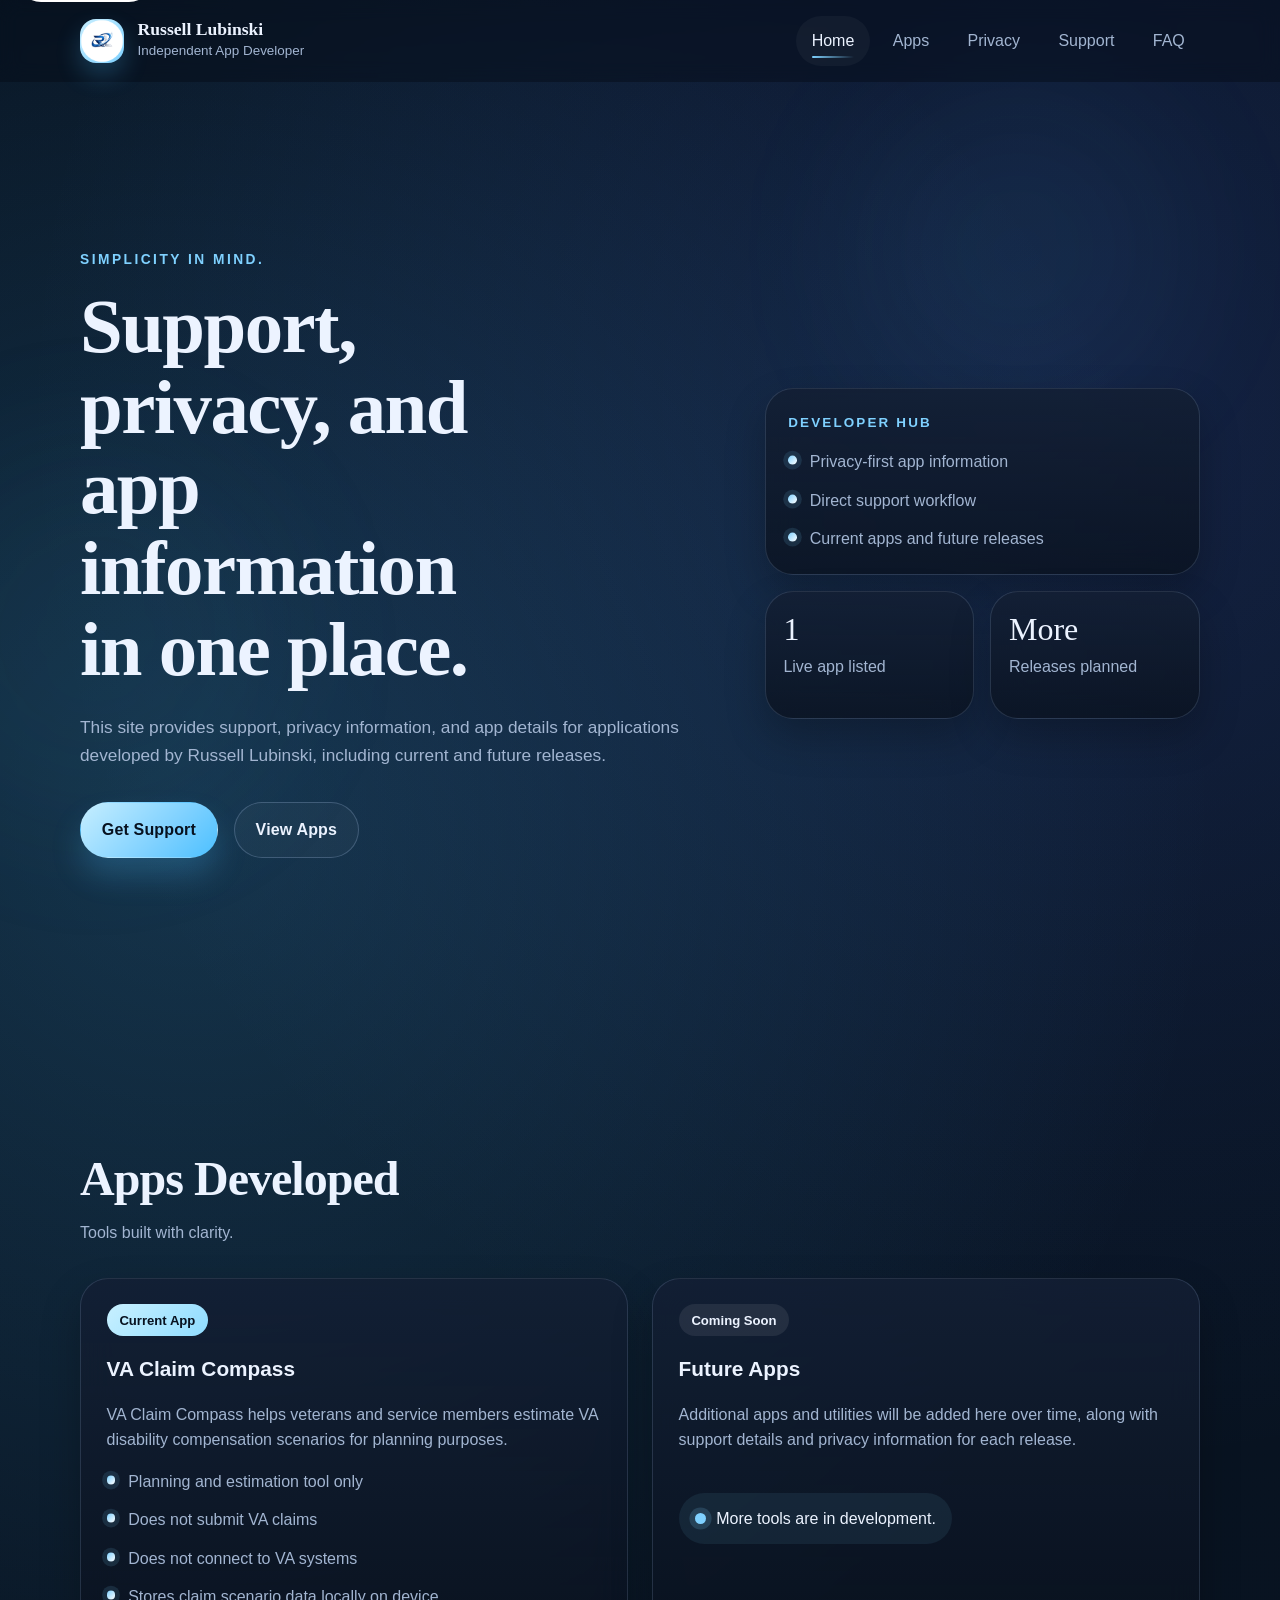
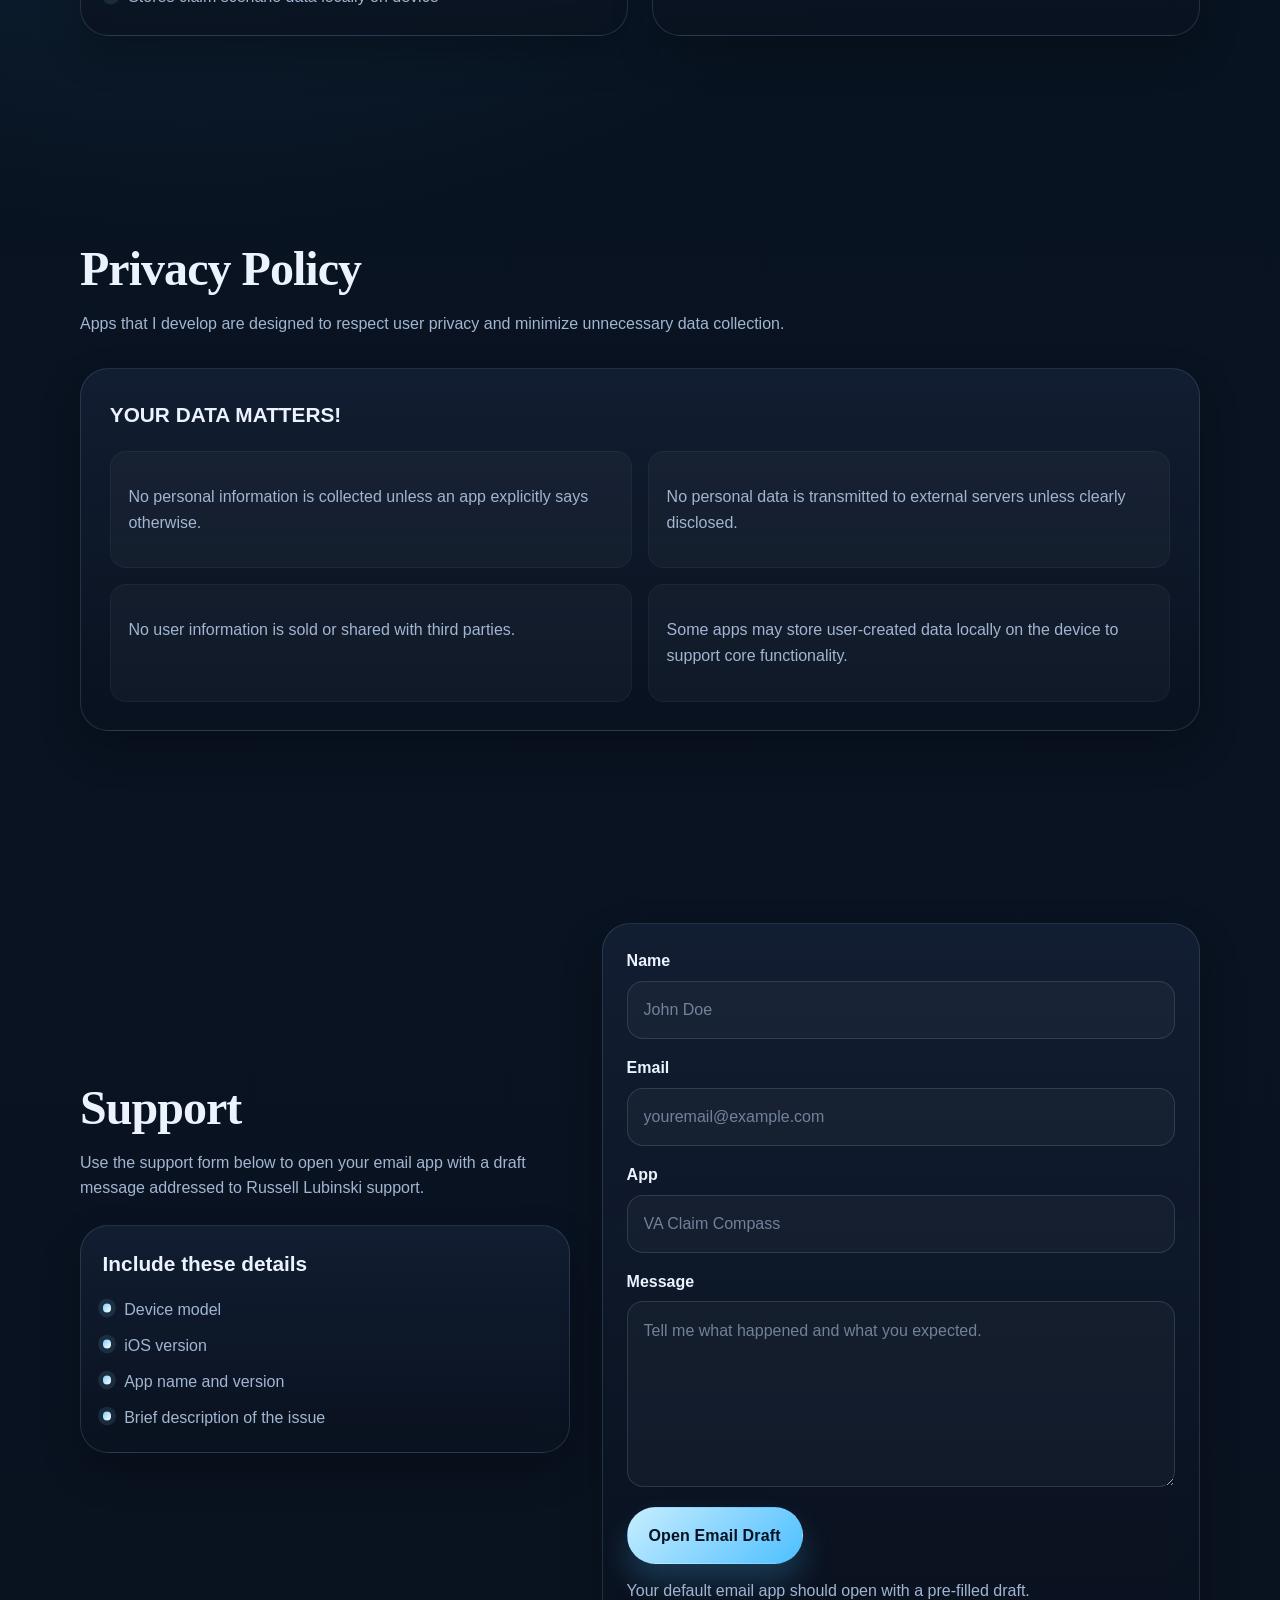
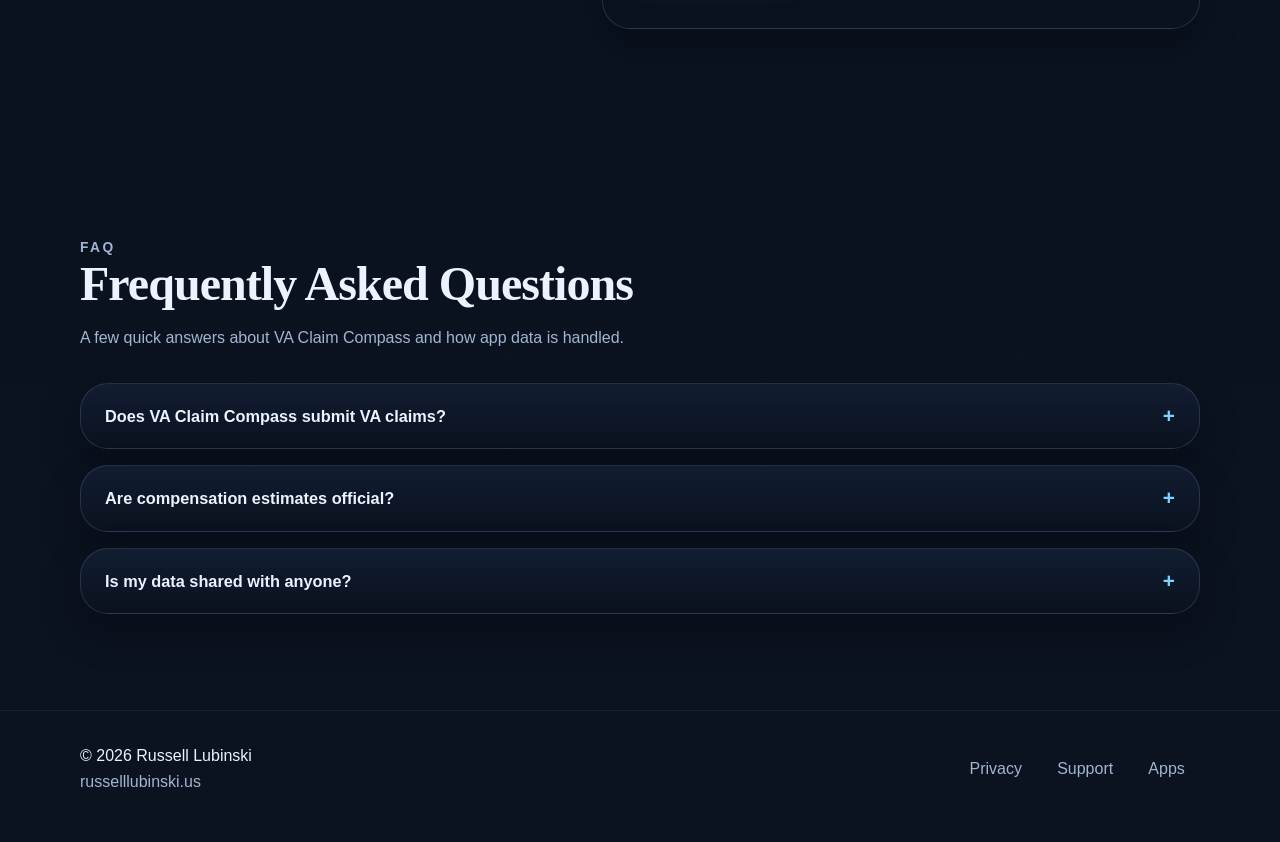
==== commit 8114e9fb: "Added branding subtitle class" ====
--- a/index.html
+++ b/index.html
@@ -7,6 +7,8 @@
   <meta name="description"
     content="Russell Lubinski is an independent app developer. Find app information, privacy details, support guidance, and FAQs for current and future releases." />
   <title>Russell Lubinski | Support, Privacy, and Apps</title>
+  <link rel="icon" href="app-icon.png" type="image/png" />
+  <link rel="apple-touch-icon" href="app-icon.png" />
   <link rel="stylesheet" href="styles.css" />
 </head>
 
@@ -242,7 +244,7 @@
             <details class="glass-card faq-item reveal">
               <summary>Does VA Claim Compass submit VA claims?</summary>
               <p>
-                No. Claim Compass is a planning and estimation tool only. It
+                No. VA Claim Compass is a planning and estimation tool only. It
                 does not submit claims or interact with VA systems.
               </p>
             </details>
--- a/styles.css
+++ b/styles.css
@@ -216,6 +216,7 @@
   line-height: 1.1;
 }
 
+.brand-name-subtitle,
 .brand-domain {
   font-size: 0.84rem;
   color: var(--muted);
